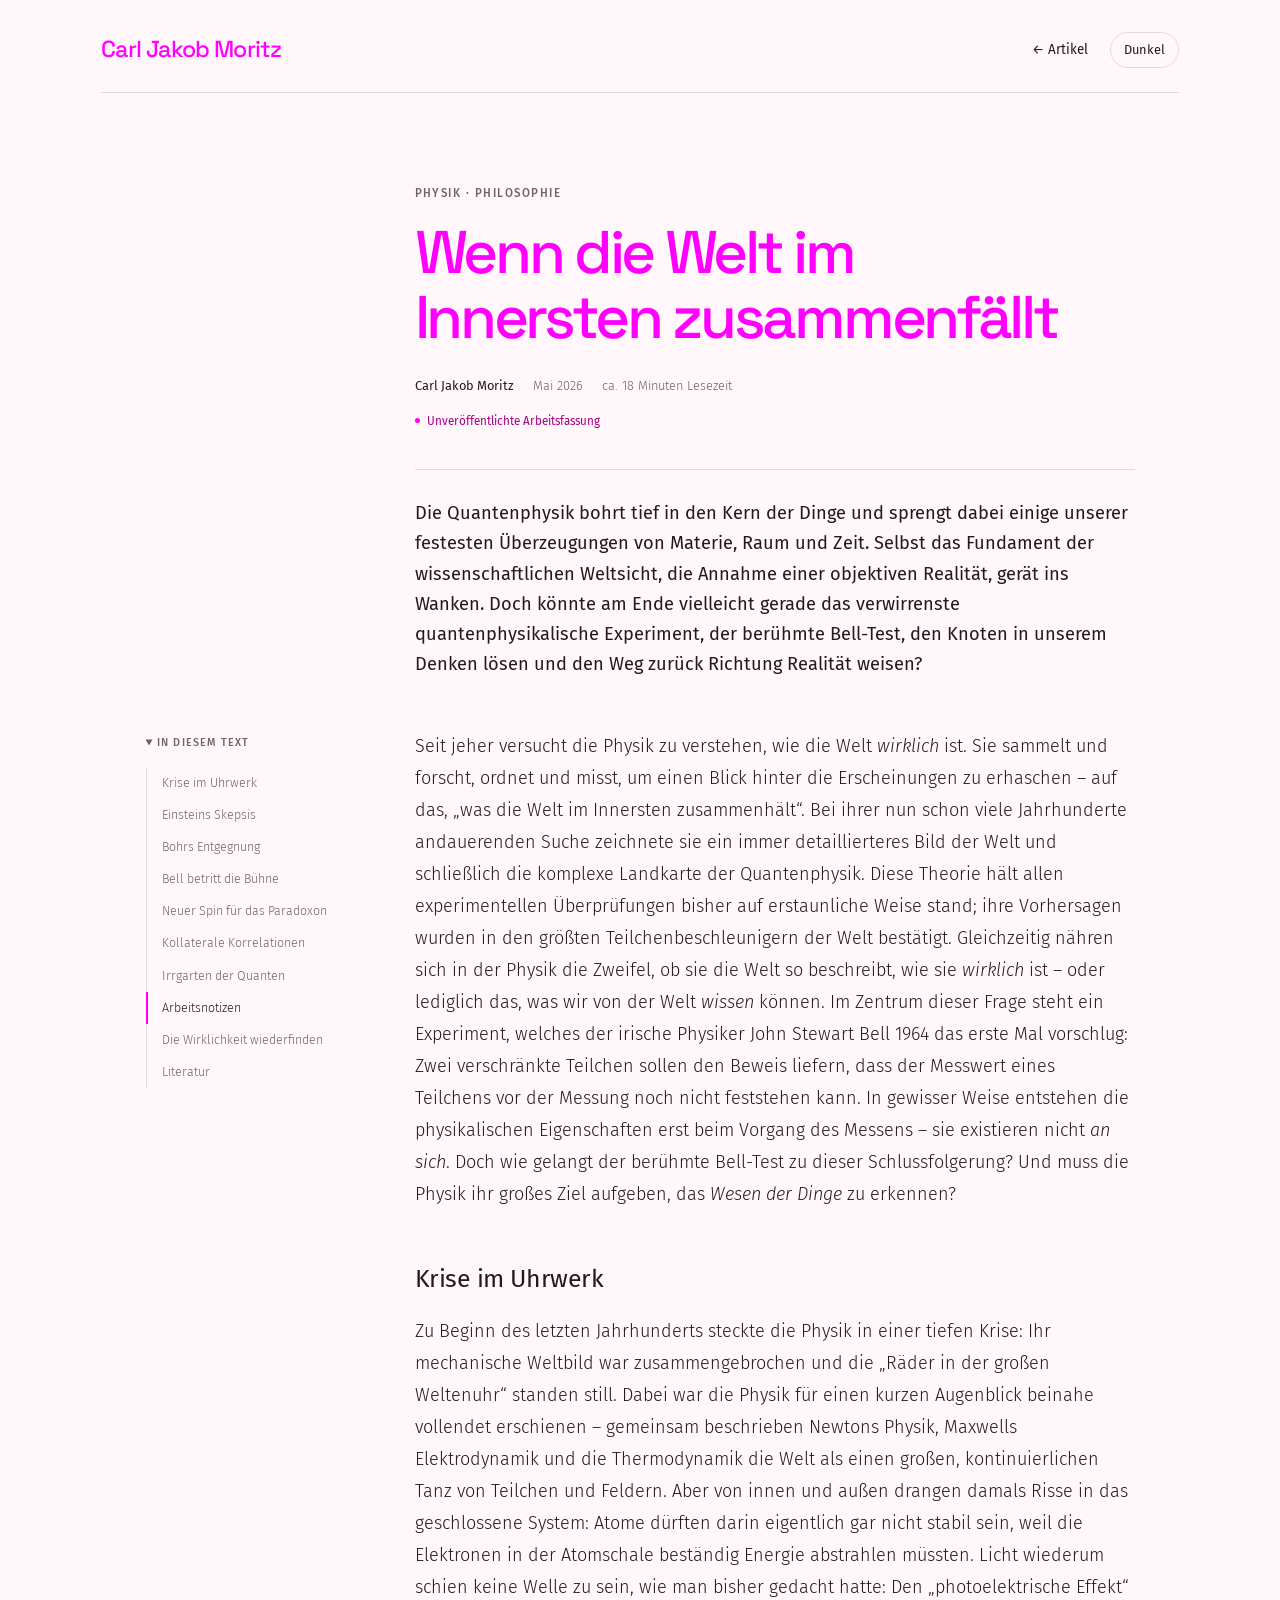
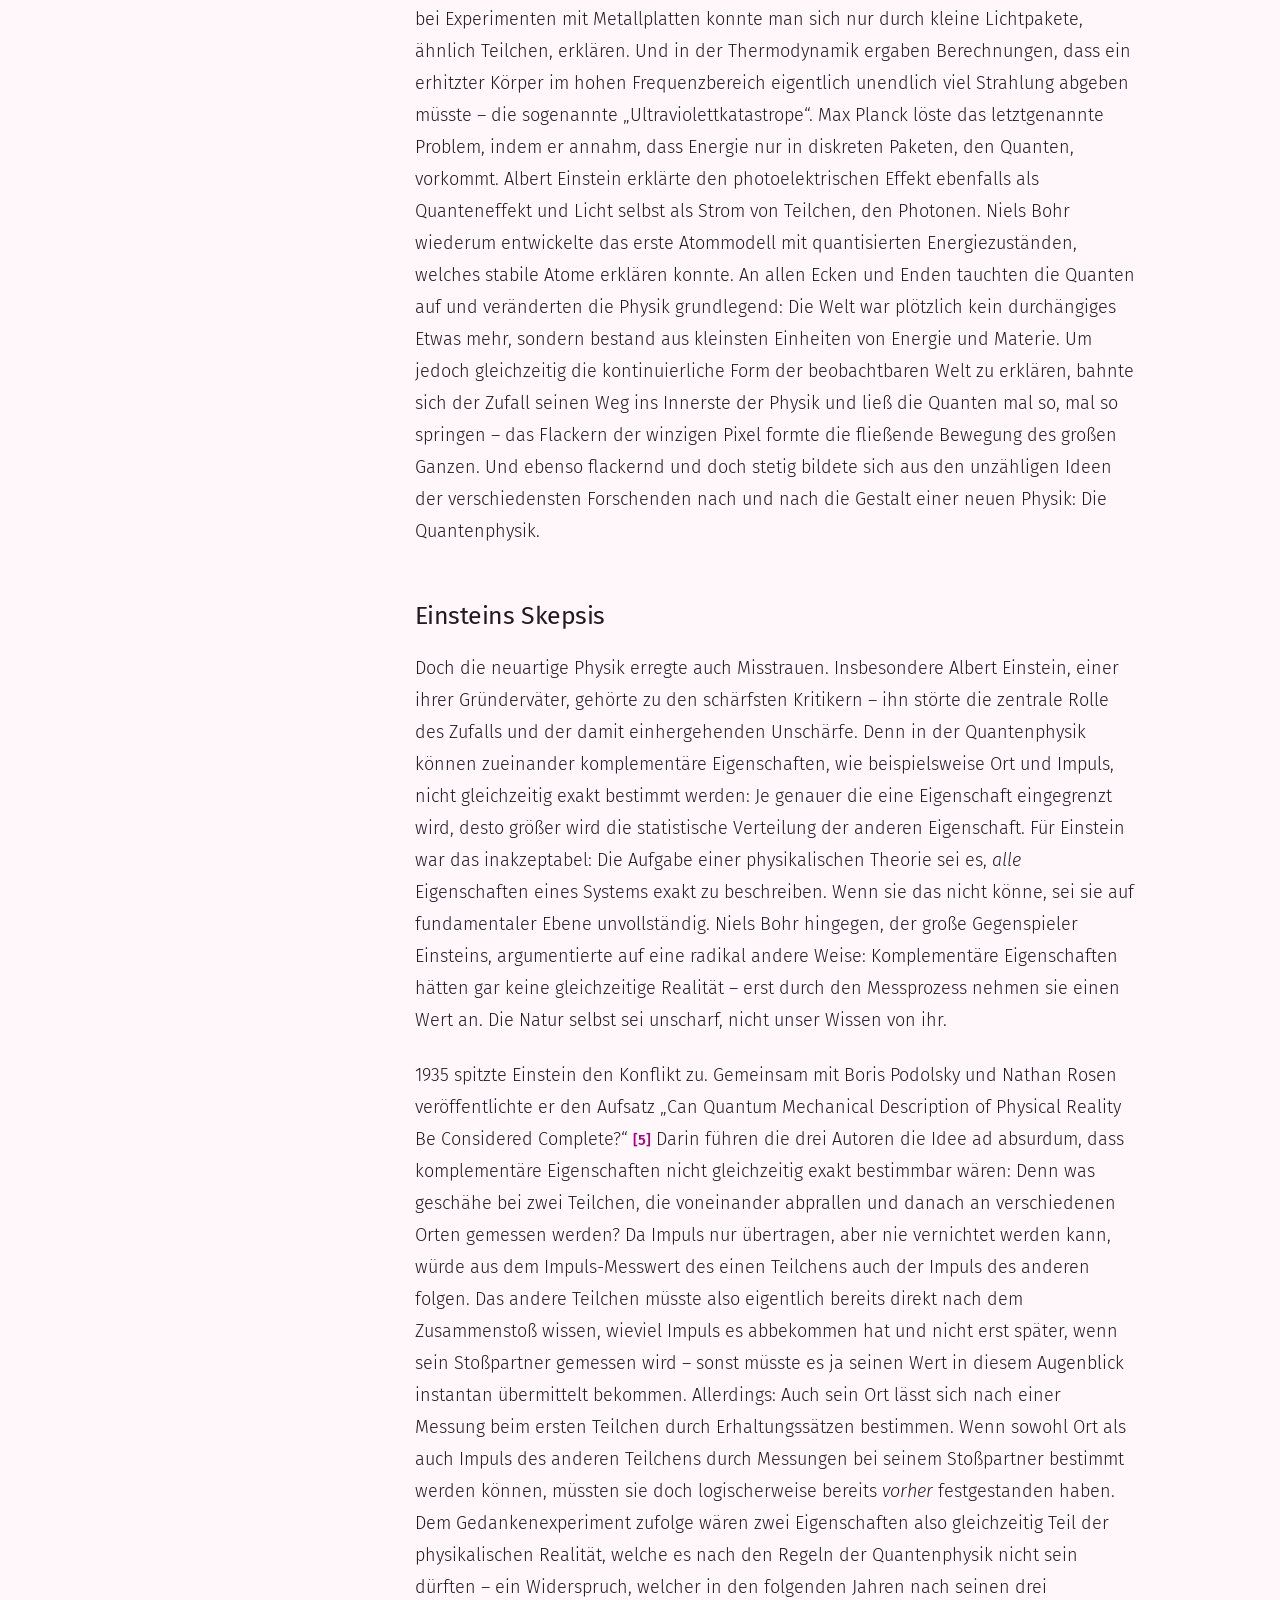
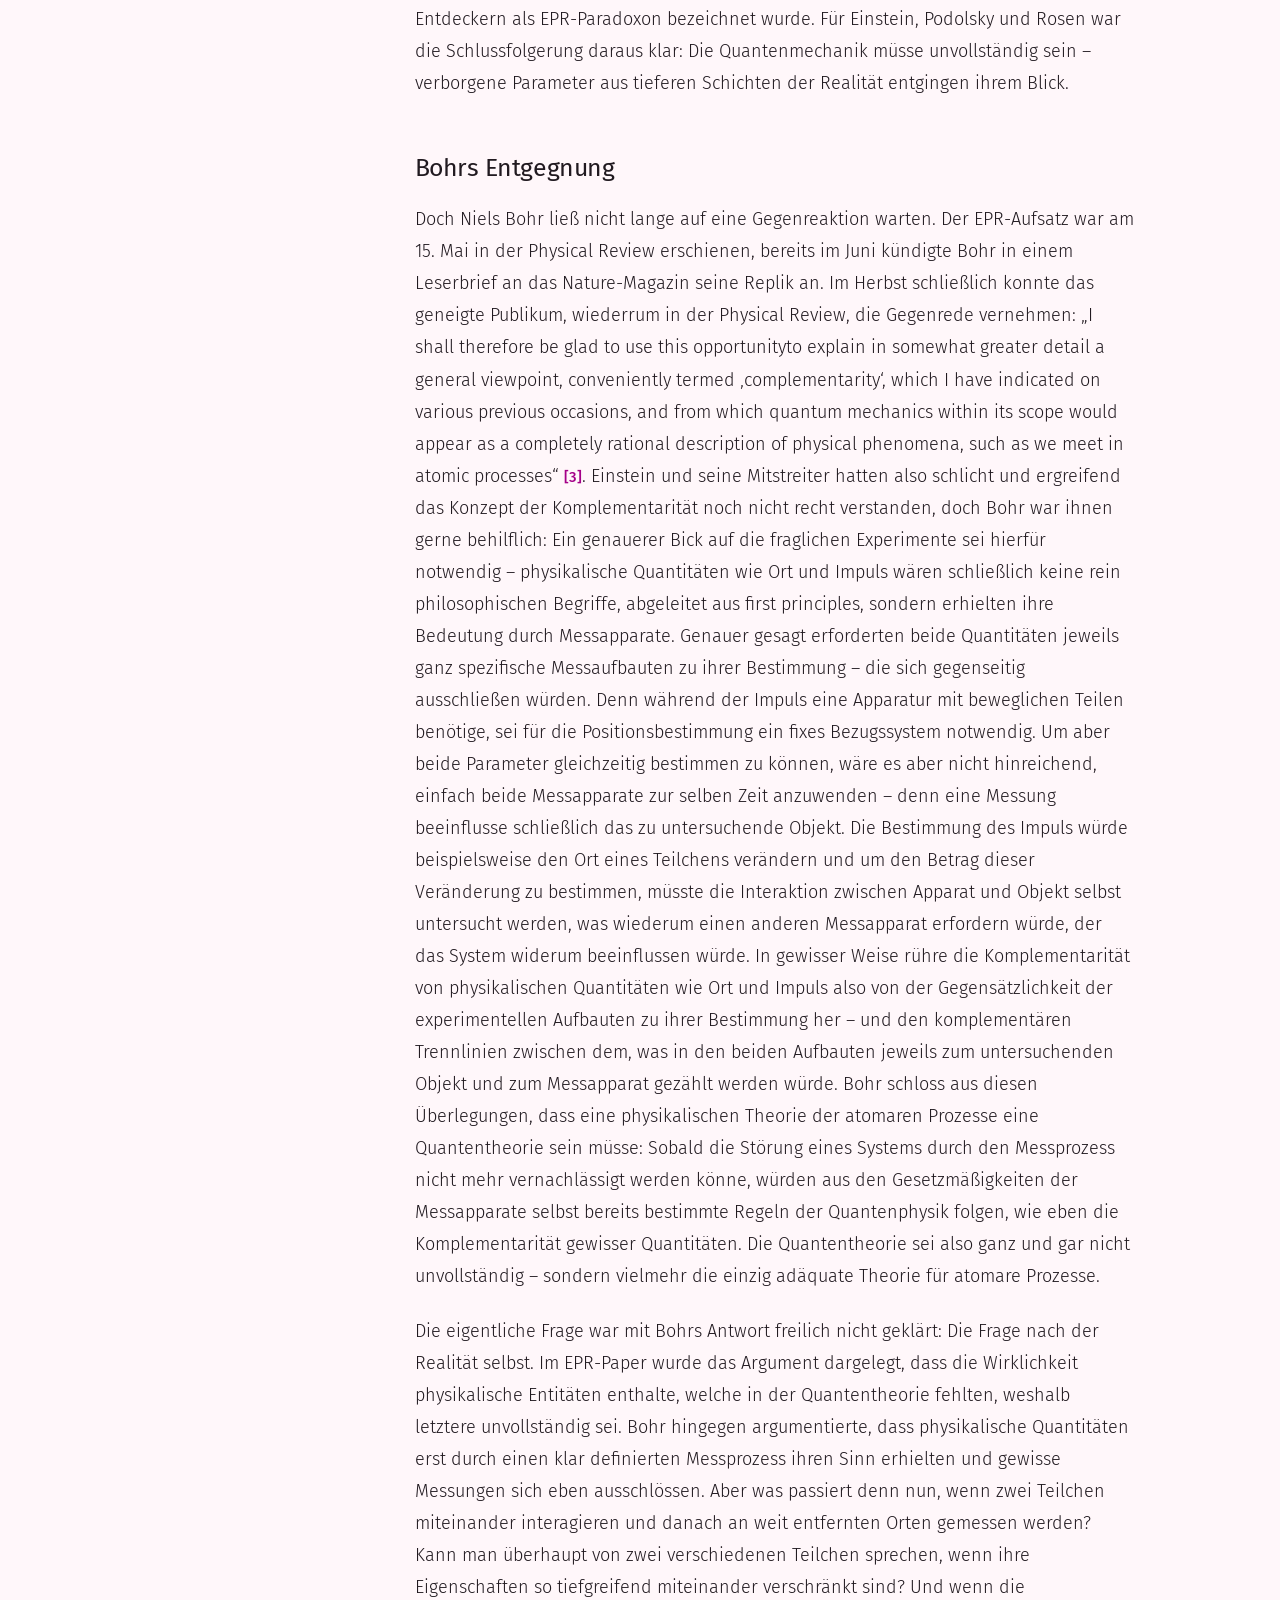
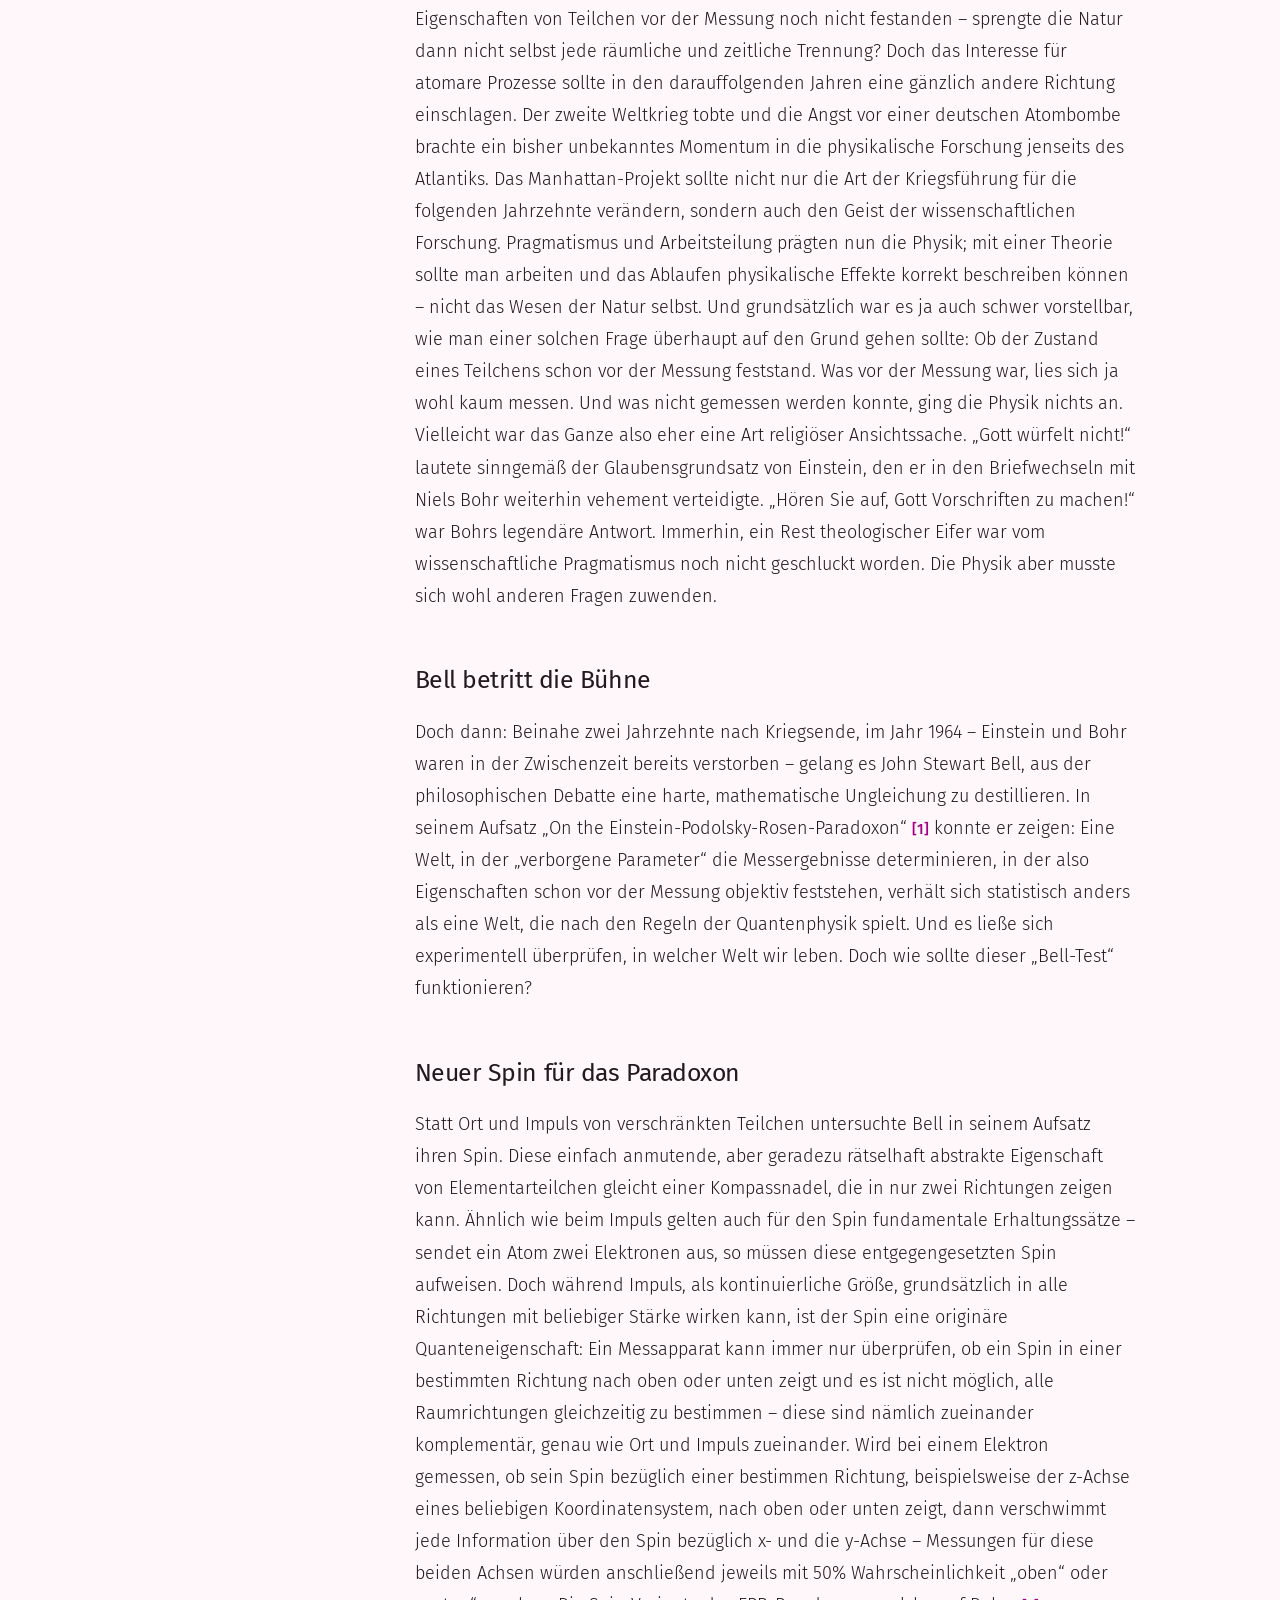
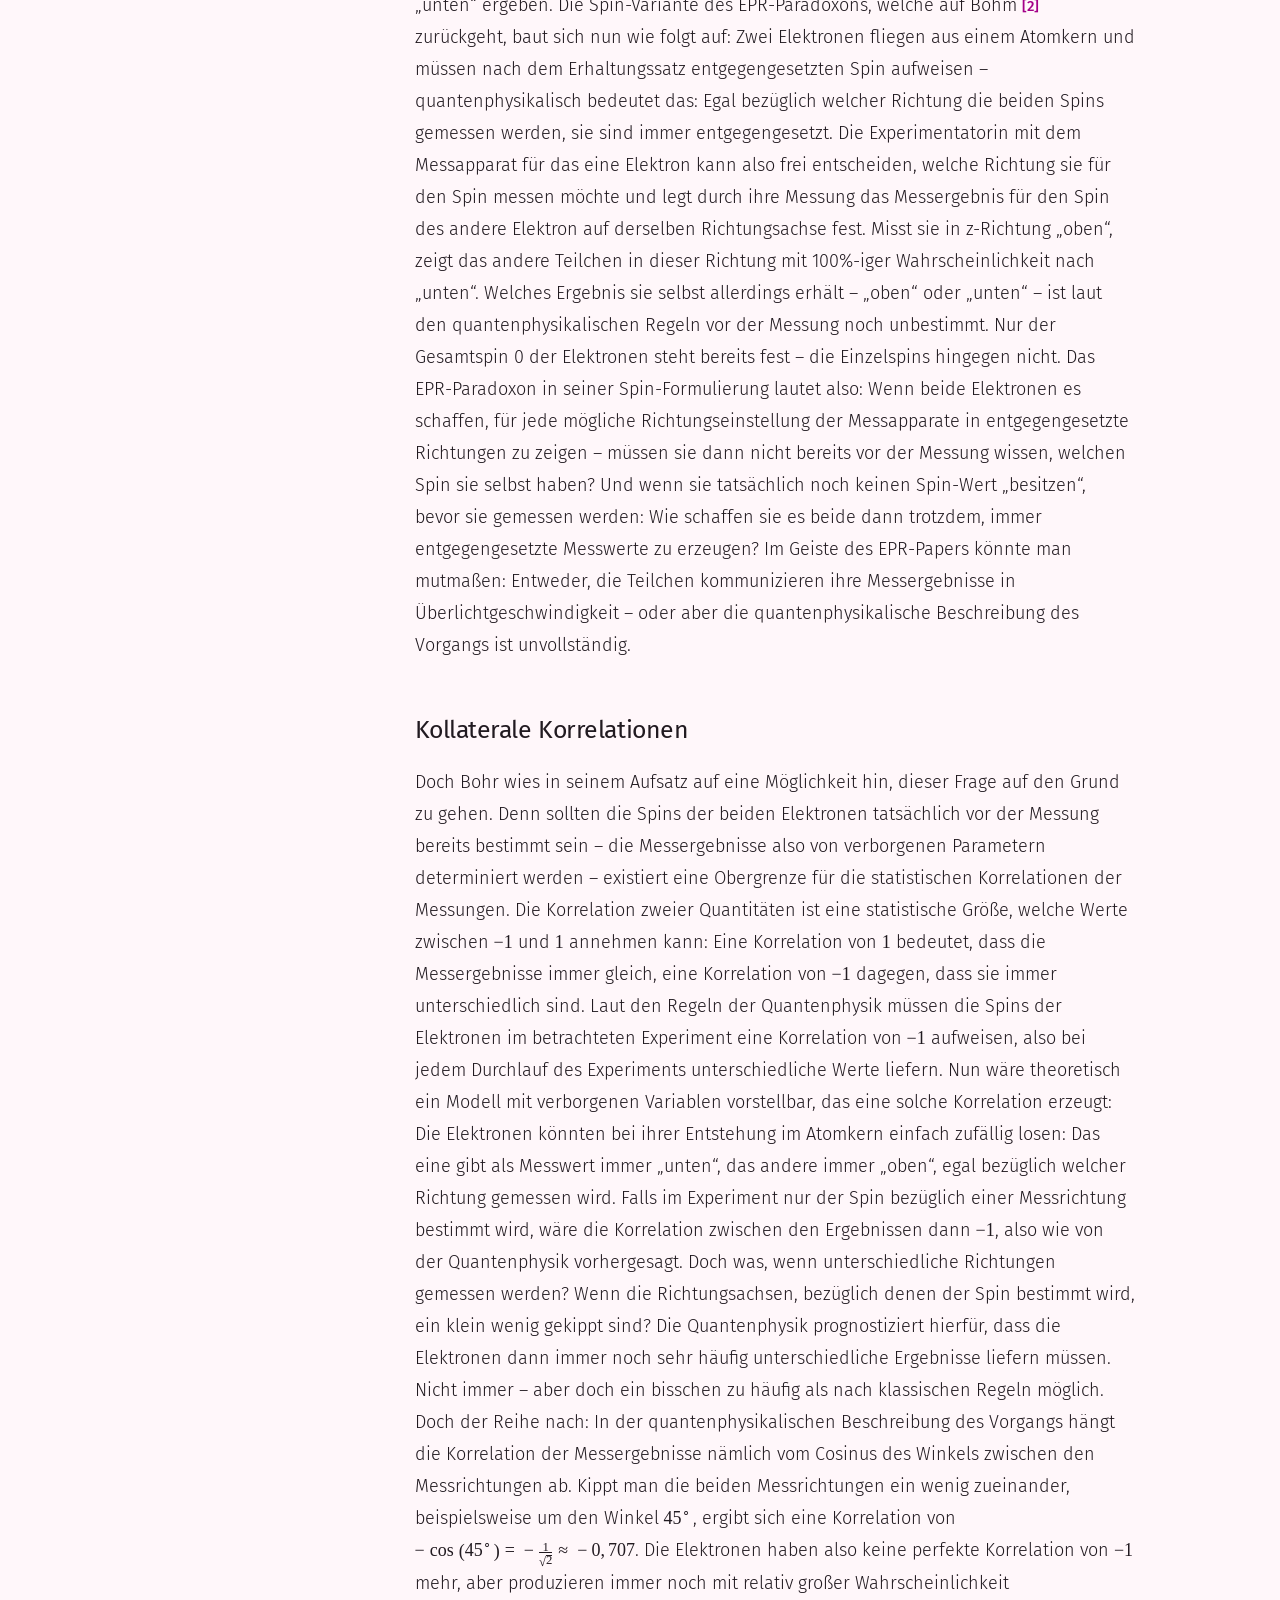
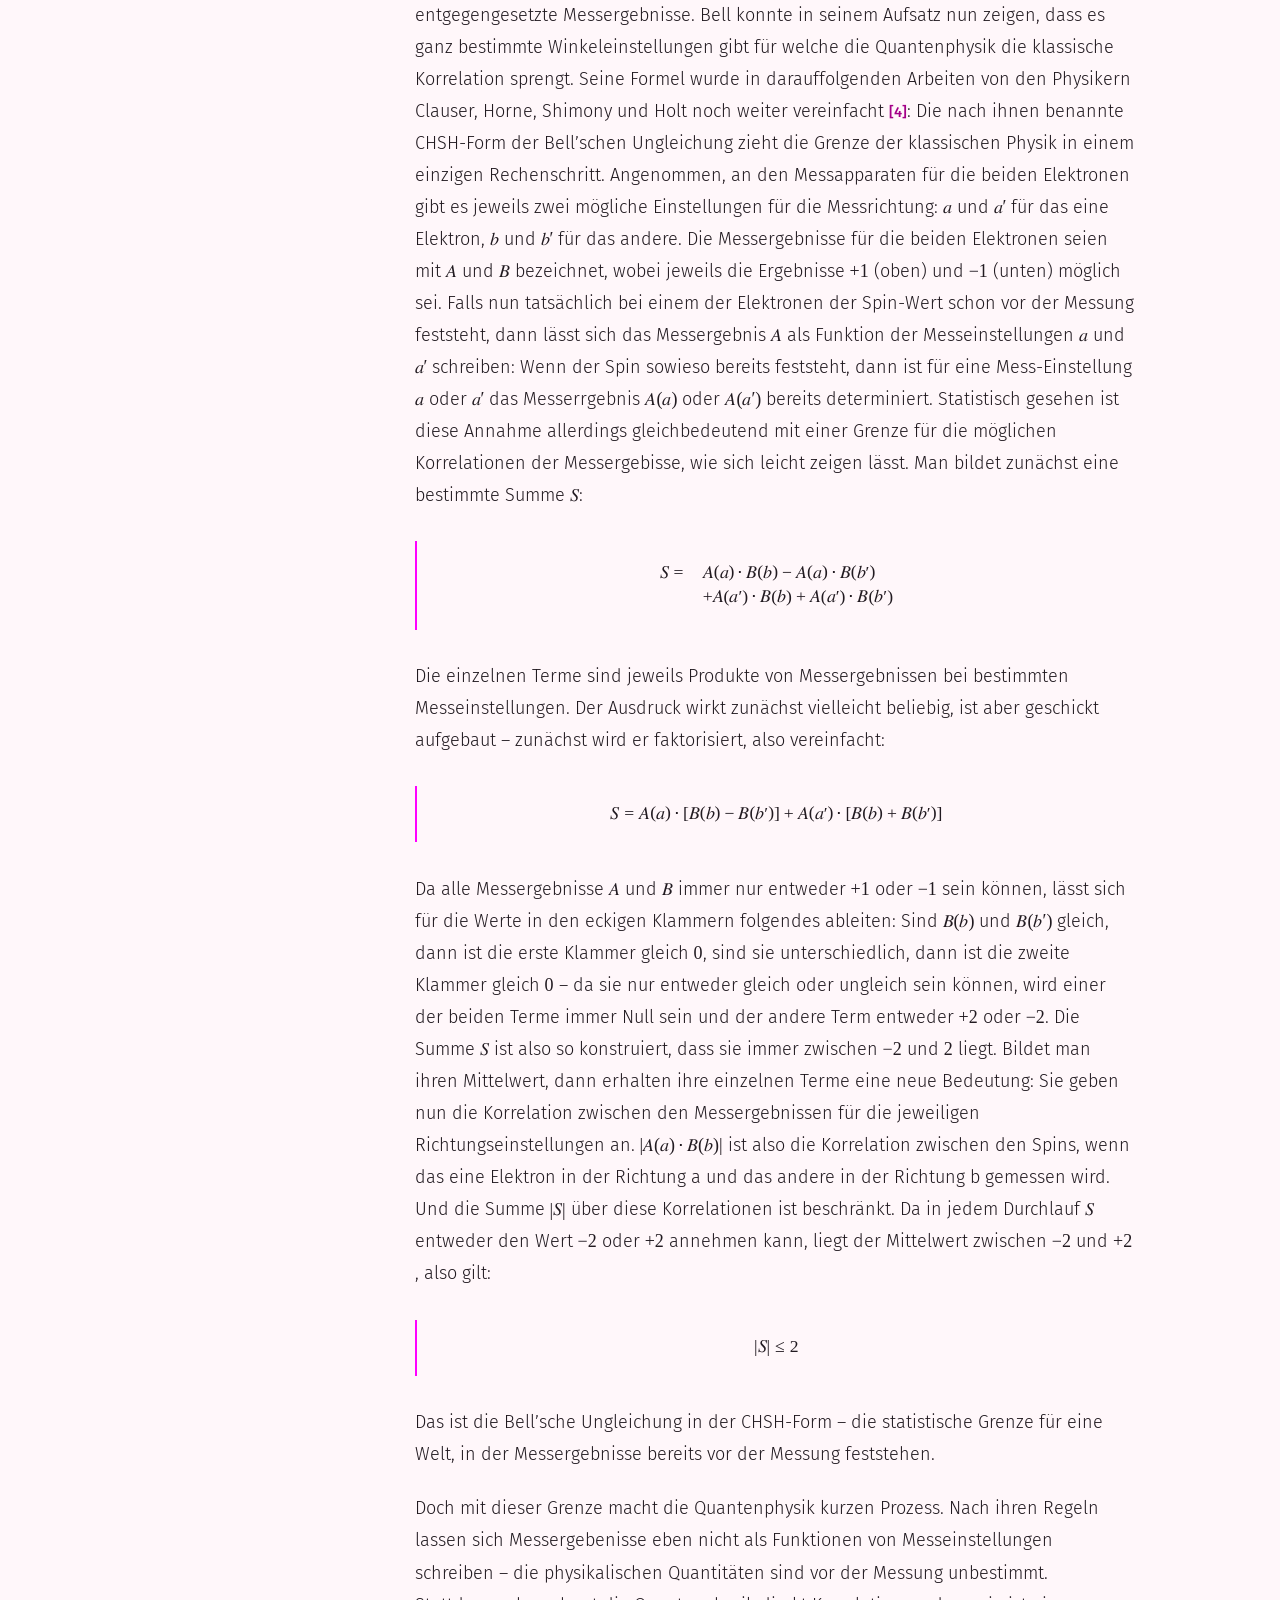
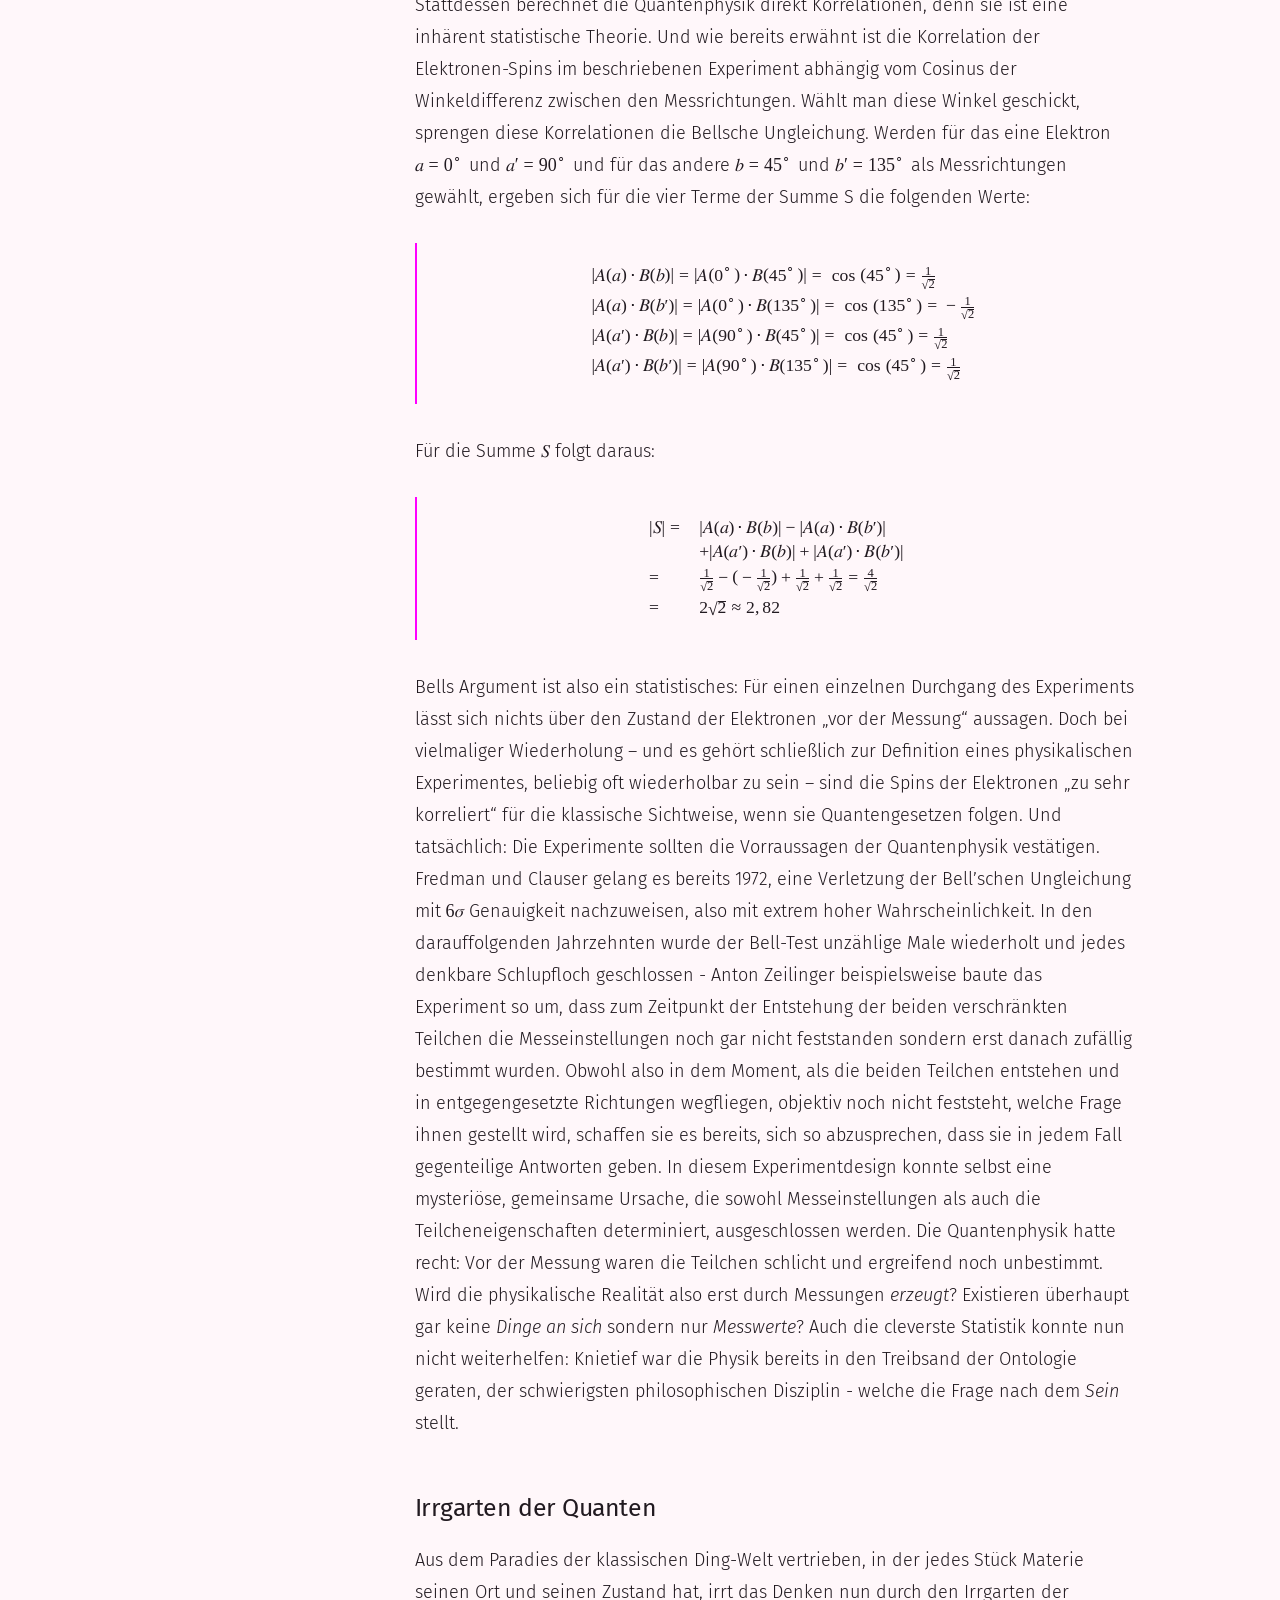
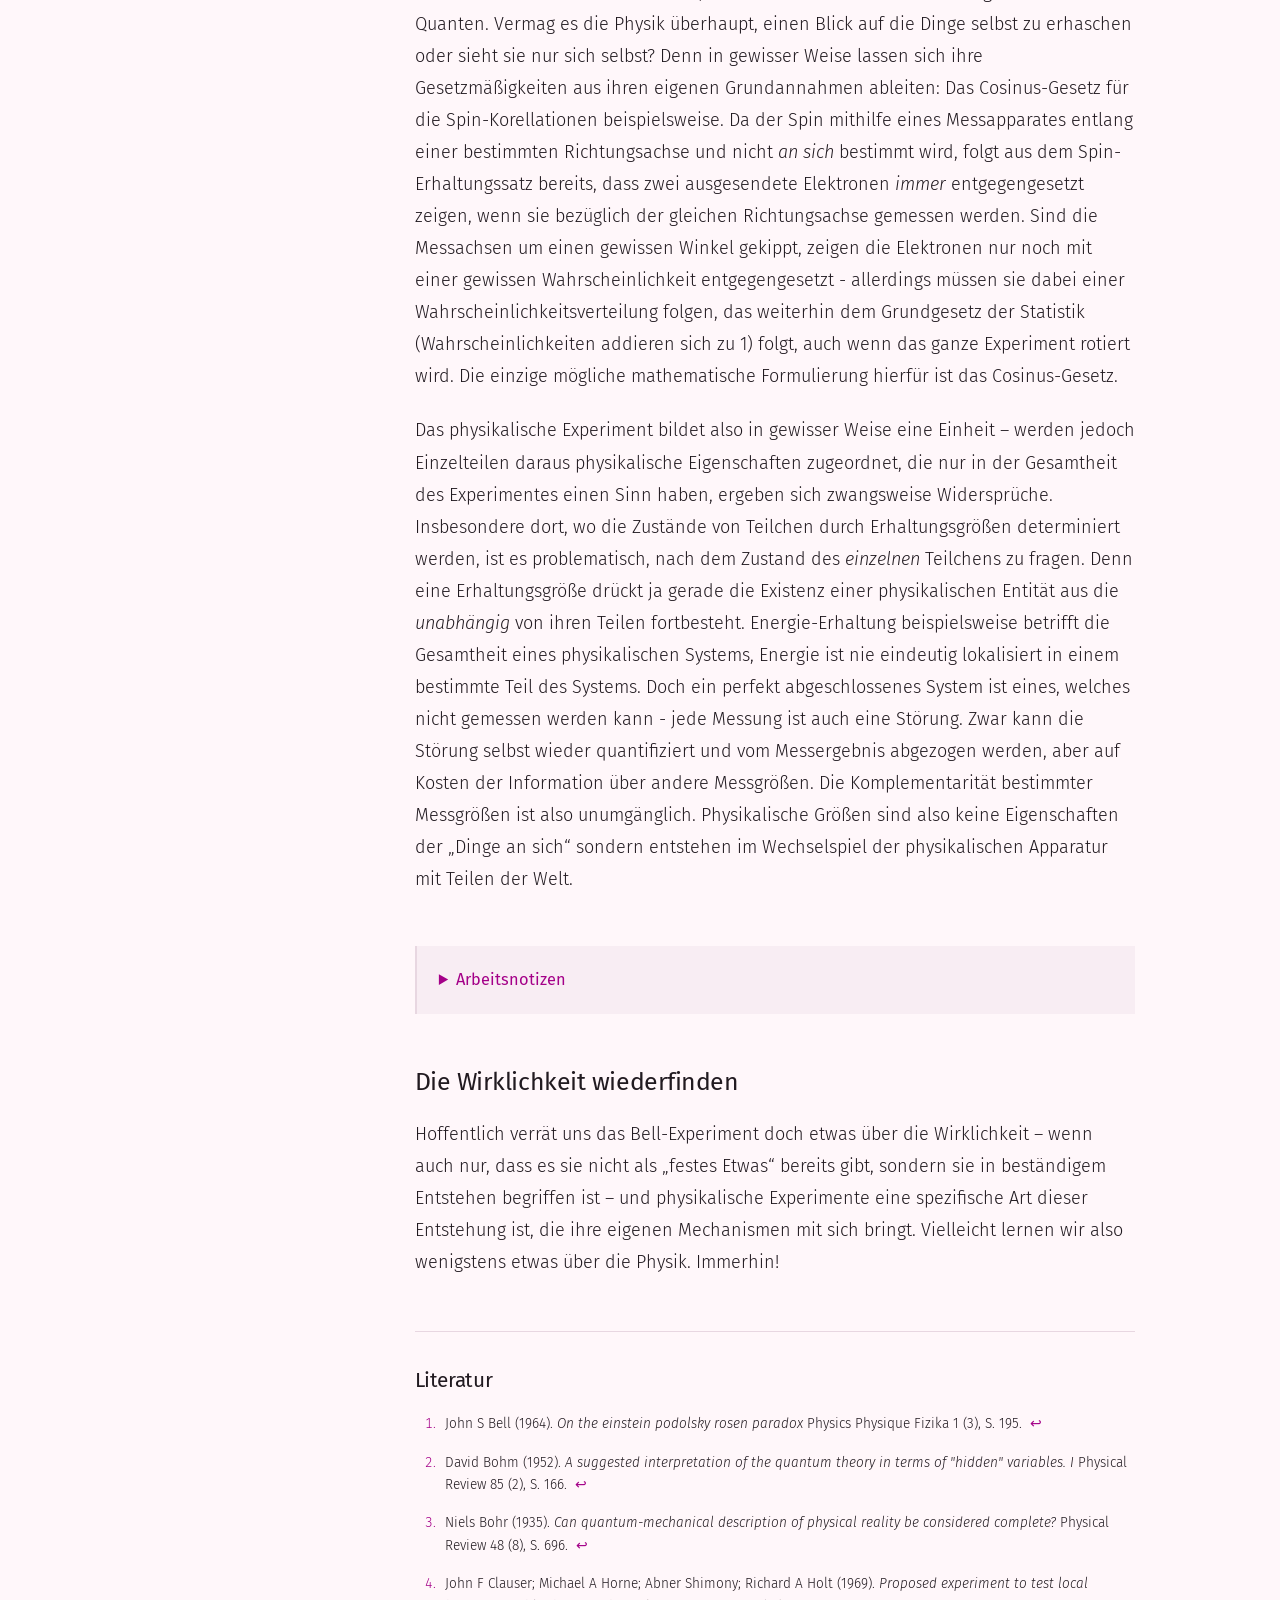
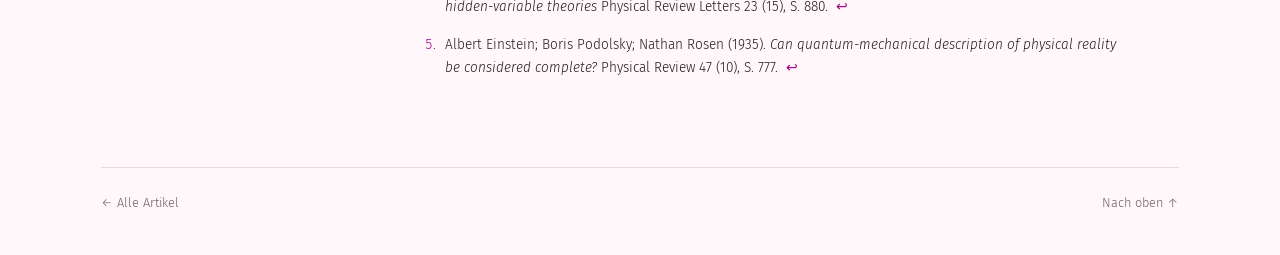
==== public/entanglement/index.html @ f8700afc "Entanglement article added" ====
<!doctype html>
<html lang="de" id="top">
<head>
  <meta charset="utf-8">
  <meta name="viewport" content="width=device-width, initial-scale=1">
  <meta name="author" content="Carl Jakob Moritz">
  <meta name="description" content="Ein Essay über Quantenverschränkung, das EPR-Paradoxon, Bells Ungleichung und die Frage nach der Wirklichkeit. Unveröffentlichte Arbeitsfassung von Carl Jakob Moritz.">
  <title>Wenn die Welt im Innersten zusammenfällt · Carl Jakob Moritz</title>
  <link rel="icon" type="image/svg+xml" href="/triangle.svg">
  <link rel="preconnect" href="https://fonts.googleapis.com">
  <link rel="preconnect" href="https://fonts.gstatic.com" crossorigin>
  <link href="https://fonts.googleapis.com/css2?family=Fira+Sans:ital,wght@0,300;0,400;0,500;1,300;1,400&amp;family=Space+Grotesk:wght@400;500&amp;display=swap" rel="stylesheet">
  <script>
(() => {
  const preferred = window.matchMedia('(prefers-color-scheme: dark)');
  let saved;
  try { saved = localStorage.getItem('theme'); } catch (_) {}
  document.documentElement.dataset.theme = saved === 'dark' || saved === 'light' ? saved : preferred.matches ? 'dark' : 'light';
})();
</script>
  <style>
:root {
  color-scheme: light;
  --bg-color: #fff7fa;
  --text-color: #211a20;
  --link-color: #ff00ff;
  --muted: #71636d;
  --rule: #e8d7e1;
  --reading-accent: #a40088;
  --note-bg: #f8edf3;
  --highlight: #f8c7ef;
}
[data-theme="dark"] {
  color-scheme: dark;
  --bg-color: #181216;
  --text-color: #f5edf2;
  --muted: #baabb5;
  --rule: #42313c;
  --reading-accent: #ff8feb;
  --note-bg: #21191f;
  --highlight: #642651;
}
* { box-sizing: border-box; }
html { scroll-behavior: smooth; scroll-padding-top: 2rem; }
body { margin: 0; background: var(--bg-color); color: var(--text-color); font-family: "Fira Sans", sans-serif; font-size: 18px; font-weight: 300; line-height: 1.78; }
::selection { background: var(--highlight); color: var(--text-color); }
a { color: inherit; text-decoration-color: var(--link-color); text-underline-offset: .24em; text-decoration-thickness: 1px; }
a:hover { color: var(--reading-accent); }
:focus-visible { outline: 2px solid var(--reading-accent); outline-offset: 5px; }
button { font: inherit; cursor: pointer; }
.skip-link { position: fixed; left: 1rem; top: -6rem; z-index: 5; background: var(--bg-color); padding: .6rem 1rem; }
.skip-link:focus { top: 1rem; }
.page-shell { width: min(100%, 1180px); margin-inline: auto; padding-inline: clamp(20px, 4vw, 52px); }
.masthead { display: flex; justify-content: space-between; align-items: center; gap: 1.5rem; padding-top: 2rem; padding-bottom: 1.5rem; border-bottom: 1px solid var(--rule); }
.site-name { color: var(--link-color); font-family: "Space Grotesk", sans-serif; font-weight: 500; font-size: 1.45rem; letter-spacing: -.035em; text-decoration: none; line-height: 1.2; }
.site-nav { display: flex; align-items: center; gap: 1.4rem; font-size: .84rem; font-weight: 400; }
.site-nav a { text-decoration: none; }
.theme-toggle { border: 1px solid var(--rule); color: var(--text-color); background: transparent; border-radius: 999px; padding: .28rem .8rem; min-height: 36px; font-size: .8rem; line-height: 1.4; }
.theme-toggle:hover { border-color: var(--reading-accent); }
.reading-layout { display: grid; grid-template-columns: 205px minmax(0, 720px); column-gap: clamp(32px, 5vw, 66px); justify-content: center; }
.article-header { grid-column: 2; margin-top: clamp(3rem, 7vw, 5.75rem); margin-bottom: 3.2rem; min-width: 0; }
.eyebrow { font-size: .72rem; text-transform: uppercase; letter-spacing: .13em; font-weight: 500; color: var(--muted); margin: 0 0 1.1rem; }
h1 { color: var(--link-color); font-family: "Space Grotesk", sans-serif; font-weight: 500; font-size: clamp(2.65rem, 4.7vw, 3.8rem); line-height: 1.08; letter-spacing: -.055em; text-wrap: balance; margin: 0 0 1.6rem; overflow-wrap: break-word; }
.byline { display: flex; flex-wrap: wrap; gap: .35rem 1.2rem; color: var(--muted); font-size: .8rem; line-height: 1.6; margin: 0; }
.byline .author { color: var(--text-color); font-weight: 400; }
.draft-status { display: inline-flex; align-items: center; gap: .45rem; font-size: .73rem; line-height: 1.4; font-weight: 400; color: var(--reading-accent); margin: 1rem 0 0; }
.draft-status::before { content: ""; width: 5px; height: 5px; border-radius: 50%; background: var(--link-color); }
.abstract { margin-top: 2.2rem; padding-top: 1.8rem; border-top: 1px solid var(--rule); font-size: 1.14rem; font-weight: 400; line-height: 1.65; }
.abstract p { margin: 0; }
.toc { grid-column: 1; grid-row: 2; font-size: .78rem; line-height: 1.5; }
.toc-panel { position: sticky; top: 2rem; max-height: calc(100svh - 4rem); overflow-y: auto; padding: .3rem .5rem 1rem 0; }
.toc summary { font-size: .67rem; text-transform: uppercase; letter-spacing: .11em; color: var(--muted); cursor: pointer; font-weight: 500; }
.toc ol { list-style: none; margin: 1rem 0 0; padding: 0; border-left: 1px solid var(--rule); }
.toc li { margin: 0; }
.toc a { display: block; text-decoration: none; padding: .42rem .3rem .42rem .9rem; border-left: 2px solid transparent; margin-left: -1px; color: var(--muted); }
.toc a:hover, .toc a[aria-current="location"] { border-color: var(--link-color); color: var(--text-color); }
.article-body { grid-column: 2; grid-row: 2; min-width: 0; padding-bottom: 4.5rem; hyphens: auto; overflow-wrap: break-word; }
.article-body p { margin: 0 0 1.4rem; }
.article-body section { margin-top: 3.3rem; scroll-margin-top: 2rem; }
h2, h3 { font-family: "Fira Sans", sans-serif; font-weight: 400; line-height: 1.3; letter-spacing: -.018em; hyphens: none; }
h2 { font-size: 1.55rem; margin: 0 0 1.2rem; }
h3 { font-size: 1.1rem; margin: 1.4rem 0 .8rem; }
.article-body em { font-style: italic; }
.citation { color: var(--reading-accent); font-size: .82em; font-weight: 500; text-decoration: none; white-space: nowrap; }
.citation:hover { text-decoration: underline; }
.equation { overflow-x: auto; max-width: 100%; margin: 1.9rem 0; padding: 1.1rem 1.1rem 1.1rem 1.2rem; border-left: 2px solid var(--link-color); font-size: .98em; scrollbar-width: thin; hyphens: none; }
.equation math { width: max-content; min-width: min-content; margin: .15rem auto; }
math { font-family: "STIX Two Math", "Cambria Math", "Noto Sans Math", math; }
math[display="inline"] { white-space: nowrap; font-size: 1em; }
.draft-notes { margin-top: 3.2rem; padding: 1.2rem 1.4rem; background: var(--note-bg); border-left: 2px solid var(--rule); font-size: .91em; }
.draft-notes summary { cursor: pointer; font-weight: 400; color: var(--reading-accent); }
.draft-notes[open] summary { margin-bottom: 1rem; }
.draft-notes .draft-caption { font-size: .86rem; color: var(--muted); margin-bottom: 1.4rem; }
.draft-notes section { margin-top: 2rem; }
.draft-notes p:last-child { margin-bottom: 0; }
.draft-notes ul { padding-left: 1.3rem; }
.draft-notes li p { margin-bottom: .4rem; }
.references { border-top: 1px solid var(--rule); padding-top: 2.2rem; font-size: .85rem; line-height: 1.65; }
.references h2 { font-size: 1.3rem; }
.references ol { padding-left: 1.6rem; }
.references li { margin: 0 0 1rem; padding-left: .3rem; }
.references li::marker { color: var(--reading-accent); }
.reference-back { color: var(--reading-accent); text-decoration: none; display: inline-block; padding: 0 .25rem; }
.references li:target, .citation:target { background: var(--highlight); border-radius: 2px; }
.page-footer { display: flex; flex-wrap: wrap; justify-content: space-between; gap: 1rem; border-top: 1px solid var(--rule); padding: 1.5rem 0 2.5rem; color: var(--muted); font-size: .8rem; }
.page-footer a { text-decoration: none; }
@media (max-width: 980px) {
  .page-shell { max-width: 800px; }
  .reading-layout { display: block; }
  .article-header { margin-top: 3.5rem; margin-bottom: 2rem; }
  .toc { margin-bottom: 2.4rem; border-top: 1px solid var(--rule); border-bottom: 1px solid var(--rule); padding: 1rem 0; }
  .toc-panel { position: static; max-height: none; padding: 0; }
  .toc ol { columns: 2; column-gap: 1.5rem; }
  .toc li { break-inside: avoid; }
}
@media (max-width: 540px) {
  body { font-size: 17px; line-height: 1.75; }
  .masthead { padding-top: 1.35rem; padding-bottom: 1.1rem; gap: 1rem; }
  .site-name { max-width: 150px; font-size: 1.2rem; }
  .site-nav { gap: .8rem; font-size: .75rem; }
  .theme-toggle { font-size: .7rem; padding: .25rem .55rem; }
  .article-header { margin-top: 2.6rem; }
  h1 { font-size: clamp(2.2rem, 9vw, 2.95rem); line-height: 1.1; letter-spacing: -.045em; }
  .abstract { font-size: 1.07rem; padding-top: 1.5rem; }
  .byline { gap: .25rem .9rem; font-size: .75rem; }
  .toc ol { columns: 1; }
  h2 { font-size: 1.35rem; }
  .article-body section { margin-top: 2.6rem; }
  .equation { padding: .8rem .7rem; font-size: .92em; }
  .draft-notes { padding: 1rem; }
}
@media (prefers-reduced-motion: reduce) { html { scroll-behavior: auto; } }
@media print {
  :root, [data-theme="dark"] { --bg-color: white; --text-color: black; --muted: #444; --rule: #bbb; --reading-accent: #722060; --note-bg: #f5f5f5; }
  body { font-size: 10.5pt; line-height: 1.5; }
  .page-shell { max-width: none; padding: 0; }
  .reading-layout { display: block; }
  .site-nav, .toc, .page-footer, .skip-link { display: none; }
  .masthead { padding: 0 0 1rem; }
  .article-header { margin: 1.8rem 0; }
  h1 { font-size: 30pt; color: black; }
  h2, h3 { break-after: avoid; }
  .equation { break-inside: avoid; overflow: visible; font-size: 9pt; }
  .article-body { padding: 0; }
  a { text-decoration: none; }
}
</style>
</head>
<body>
  <a class="skip-link" href="#artikel">Zum Artikel</a>
  <div class="page-shell">
    <header class="masthead">
      <a class="site-name" href="/index.html">Carl Jakob Moritz</a>
      <nav class="site-nav" aria-label="Hauptnavigation">
        <a href="/articles.html">← Artikel</a>
        <button class="theme-toggle" type="button" data-theme-toggle hidden>Dunkel</button>
      </nav>
    </header>
    <main class="reading-layout" aria-labelledby="article-title">
      <header class="article-header">
        <p class="eyebrow">Physik · Philosophie</p>
        <h1 id="article-title">Wenn die Welt im Innersten zusammenfällt</h1>
        <p class="byline"><span class="author">Carl Jakob Moritz</span><time datetime="2026-05">Mai 2026</time><span>ca. 18 Minuten Lesezeit</span></p>
        <p class="draft-status">Unveröffentlichte Arbeitsfassung</p>
        <div class="abstract" aria-label="Zusammenfassung"><p>Die Quantenphysik bohrt tief in den Kern der Dinge und sprengt dabei einige unserer festesten Überzeugungen von Materie, Raum und Zeit. Selbst das Fundament der wissenschaftlichen Weltsicht, die Annahme einer objektiven Realität, gerät ins Wanken. Doch könnte am Ende vielleicht gerade das verwirrenste quantenphysikalische Experiment, der berühmte Bell-Test, den Knoten in unserem Denken lösen und den Weg zurück Richtung Realität weisen?</p>
</div>
      </header>
      <aside class="toc" aria-label="Inhaltsverzeichnis">
        <div class="toc-panel">
          <details class="toc-details" open>
            <summary>In diesem Text</summary>
            <nav aria-label="Abschnitte"><ol><li><a href="#krise-im-uhrwerk">Krise im Uhrwerk</a></li><li><a href="#einsteins-skepsis">Einsteins Skepsis</a></li><li><a href="#bohrs-entgegnung">Bohrs Entgegnung</a></li><li><a href="#bell-betritt-die-buehne">Bell betritt die Bühne</a></li><li><a href="#neuer-spin-fuer-das-paradoxon">Neuer Spin für das Paradoxon</a></li><li><a href="#kollaterale-korrelationen">Kollaterale Korrelationen</a></li><li><a href="#irrgarten-der-quanten">Irrgarten der Quanten</a></li><li><a href="#arbeitsnotizen">Arbeitsnotizen</a></li><li><a href="#die-wirklichkeit-wiederfinden">Die Wirklichkeit wiederfinden</a></li><li><a href="#literatur">Literatur</a></li></ol></nav>
          </details>
        </div>
      </aside>
      <article class="article-body" id="artikel" tabindex="-1" aria-labelledby="article-title">
<p>Seit jeher versucht die Physik zu verstehen, wie die Welt <em>wirklich</em> ist. Sie sammelt und forscht, ordnet und misst, um einen Blick hinter die Erscheinungen zu erhaschen – auf das, „was die Welt im Innersten zusammenhält“. Bei ihrer nun schon viele Jahrhunderte andauerenden Suche zeichnete sie ein immer detaillierteres Bild der Welt und schließlich die komplexe Landkarte der Quantenphysik. Diese Theorie hält allen experimentellen Überprüfungen bisher auf erstaunliche Weise stand; ihre Vorhersagen wurden in den größten Teilchenbeschleunigern der Welt bestätigt. Gleichzeitig nähren sich in der Physik die Zweifel, ob sie die Welt so beschreibt, wie sie <em>wirklich</em> ist – oder lediglich das, was wir von der Welt <em>wissen</em> können. Im Zentrum dieser Frage steht ein Experiment, welches der irische Physiker John Stewart Bell 1964 das erste Mal vorschlug: Zwei verschränkte Teilchen sollen den Beweis liefern, dass der Messwert eines Teilchens vor der Messung noch nicht feststehen kann. In gewisser Weise entstehen die physikalischen Eigenschaften erst beim Vorgang des Messens – sie existieren nicht <em>an sich</em>. Doch wie gelangt der berühmte Bell-Test zu dieser Schlussfolgerung? Und muss die Physik ihr großes Ziel aufgeben, das <em>Wesen der Dinge</em> zu erkennen?</p>
<section id="krise-im-uhrwerk" class="level2 unnumbered">
<h2 class="unnumbered" tabindex="-1">Krise im Uhrwerk</h2>
<p>Zu Beginn des letzten Jahrhunderts steckte die Physik in einer tiefen Krise: Ihr mechanische Weltbild war zusammengebrochen und die „Räder in der großen Weltenuhr“ standen still. Dabei war die Physik für einen kurzen Augenblick beinahe vollendet erschienen – gemeinsam beschrieben Newtons Physik, Maxwells Elektrodynamik und die Thermodynamik die Welt als einen großen, kontinuierlichen Tanz von Teilchen und Feldern. Aber von innen und außen drangen damals Risse in das geschlossene System: Atome dürften darin eigentlich gar nicht stabil sein, weil die Elektronen in der Atomschale beständig Energie abstrahlen müssten. Licht wiederum schien keine Welle zu sein, wie man bisher gedacht hatte: Den „photoelektrische Effekt“ bei Experimenten mit Metallplatten konnte man sich nur durch kleine Lichtpakete, ähnlich Teilchen, erklären. Und in der Thermodynamik ergaben Berechnungen, dass ein erhitzter Körper im hohen Frequenzbereich eigentlich unendlich viel Strahlung abgeben müsste – die sogenannte „Ultraviolettkatastrope“. Max Planck löste das letztgenannte Problem, indem er annahm, dass Energie nur in diskreten Paketen, den Quanten, vorkommt. Albert Einstein erklärte den photoelektrischen Effekt ebenfalls als Quanteneffekt und Licht selbst als Strom von Teilchen, den Photonen. Niels Bohr wiederum entwickelte das erste Atommodell mit quantisierten Energiezuständen, welches stabile Atome erklären konnte. An allen Ecken und Enden tauchten die Quanten auf und veränderten die Physik grundlegend: Die Welt war plötzlich kein durchängiges Etwas mehr, sondern bestand aus kleinsten Einheiten von Energie und Materie. Um jedoch gleichzeitig die kontinuierliche Form der beobachtbaren Welt zu erklären, bahnte sich der Zufall seinen Weg ins Innerste der Physik und ließ die Quanten mal so, mal so springen – das Flackern der winzigen Pixel formte die fließende Bewegung des großen Ganzen. Und ebenso flackernd und doch stetig bildete sich aus den unzähligen Ideen der verschiedensten Forschenden nach und nach die Gestalt einer neuen Physik: Die Quantenphysik.</p>
</section>
<section id="einsteins-skepsis" class="level2 unnumbered">
<h2 class="unnumbered" tabindex="-1">Einsteins Skepsis</h2>
<p>Doch die neuartige Physik erregte auch Misstrauen. Insbesondere Albert Einstein, einer ihrer Gründerväter, gehörte zu den schärfsten Kritikern – ihn störte die zentrale Rolle des Zufalls und der damit einhergehenden Unschärfe. Denn in der Quantenphysik können zueinander komplementäre Eigenschaften, wie beispielsweise Ort und Impuls, nicht gleichzeitig exakt bestimmt werden: Je genauer die eine Eigenschaft eingegrenzt wird, desto größer wird die statistische Verteilung der anderen Eigenschaft. Für Einstein war das inakzeptabel: Die Aufgabe einer physikalischen Theorie sei es, <em>alle</em> Eigenschaften eines Systems exakt zu beschreiben. Wenn sie das nicht könne, sei sie auf fundamentaler Ebene unvollständig. Niels Bohr hingegen, der große Gegenspieler Einsteins, argumentierte auf eine radikal andere Weise: Komplementäre Eigenschaften hätten gar keine gleichzeitige Realität – erst durch den Messprozess nehmen sie einen Wert an. Die Natur selbst sei unscharf, nicht unser Wissen von ihr.</p>
<p>1935 spitzte Einstein den Konflikt zu. Gemeinsam mit Boris Podolsky und Nathan Rosen veröffentlichte er den Aufsatz „Can Quantum Mechanical Description of Physical Reality Be Considered Complete?“ <a class="citation" id="cite-einstein1935can" href="#ref-einstein1935can" role="doc-biblioref" aria-label="Literaturangabe 5">[5]</a> Darin führen die drei Autoren die Idee ad absurdum, dass komplementäre Eigenschaften nicht gleichzeitig exakt bestimmbar wären: Denn was geschähe bei zwei Teilchen, die voneinander abprallen und danach an verschiedenen Orten gemessen werden? Da Impuls nur übertragen, aber nie vernichtet werden kann, würde aus dem Impuls-Messwert des einen Teilchens auch der Impuls des anderen folgen. Das andere Teilchen müsste also eigentlich bereits direkt nach dem Zusammenstoß wissen, wieviel Impuls es abbekommen hat und nicht erst später, wenn sein Stoßpartner gemessen wird – sonst müsste es ja seinen Wert in diesem Augenblick instantan übermittelt bekommen. Allerdings: Auch sein Ort lässt sich nach einer Messung beim ersten Teilchen durch Erhaltungssätzen bestimmen. Wenn sowohl Ort als auch Impuls des anderen Teilchens durch Messungen bei seinem Stoßpartner bestimmt werden können, müssten sie doch logischerweise bereits <em>vorher</em> festgestanden haben. Dem Gedankenexperiment zufolge wären zwei Eigenschaften also gleichzeitig Teil der physikalischen Realität, welche es nach den Regeln der Quantenphysik nicht sein dürften – ein Widerspruch, welcher in den folgenden Jahren nach seinen drei Entdeckern als EPR-Paradoxon bezeichnet wurde. Für Einstein, Podolsky und Rosen war die Schlussfolgerung daraus klar: Die Quantenmechanik müsse unvollständig sein – verborgene Parameter aus tieferen Schichten der Realität entgingen ihrem Blick.</p>
</section>
<section id="bohrs-entgegnung" class="level2 unnumbered">
<h2 class="unnumbered" tabindex="-1">Bohrs Entgegnung</h2>
<p>Doch Niels Bohr ließ nicht lange auf eine Gegenreaktion warten. Der EPR-Aufsatz war am 15. Mai in der Physical Review erschienen, bereits im Juni kündigte Bohr in einem Leserbrief an das Nature-Magazin seine Replik an. Im Herbst schließlich konnte das geneigte Publikum, wiederrum in der Physical Review, die Gegenrede vernehmen: „I shall therefore be glad to use this opportunityto explain in somewhat greater detail a general viewpoint, conveniently termed ‚complementarity‘, which I have indicated on various previous occasions, and from which quantum mechanics within its scope would appear as a completely rational description of physical phenomena, such as we meet in atomic processes“ <a class="citation" id="cite-bohr1935can" href="#ref-bohr1935can" role="doc-biblioref" aria-label="Literaturangabe 3">[3]</a>. Einstein und seine Mitstreiter hatten also schlicht und ergreifend das Konzept der Komplementarität noch nicht recht verstanden, doch Bohr war ihnen gerne behilflich: Ein genauerer Bick auf die fraglichen Experimente sei hierfür notwendig – physikalische Quantitäten wie Ort und Impuls wären schließlich keine rein philosophischen Begriffe, abgeleitet aus first principles, sondern erhielten ihre Bedeutung durch Messapparate. Genauer gesagt erforderten beide Quantitäten jeweils ganz spezifische Messaufbauten zu ihrer Bestimmung – die sich gegenseitig ausschließen würden. Denn während der Impuls eine Apparatur mit beweglichen Teilen benötige, sei für die Positionsbestimmung ein fixes Bezugssystem notwendig. Um aber beide Parameter gleichzeitig bestimmen zu können, wäre es aber nicht hinreichend, einfach beide Messapparate zur selben Zeit anzuwenden – denn eine Messung beeinflusse schließlich das zu untersuchende Objekt. Die Bestimmung des Impuls würde beispielsweise den Ort eines Teilchens verändern und um den Betrag dieser Veränderung zu bestimmen, müsste die Interaktion zwischen Apparat und Objekt selbst untersucht werden, was wiederum einen anderen Messapparat erfordern würde, der das System widerum beeinflussen würde. In gewisser Weise rühre die Komplementarität von physikalischen Quantitäten wie Ort und Impuls also von der Gegensätzlichkeit der experimentellen Aufbauten zu ihrer Bestimmung her – und den komplementären Trennlinien zwischen dem, was in den beiden Aufbauten jeweils zum untersuchenden Objekt und zum Messapparat gezählt werden würde. Bohr schloss aus diesen Überlegungen, dass eine physikalischen Theorie der atomaren Prozesse eine Quantentheorie sein müsse: Sobald die Störung eines Systems durch den Messprozess nicht mehr vernachlässigt werden könne, würden aus den Gesetzmäßigkeiten der Messapparate selbst bereits bestimmte Regeln der Quantenphysik folgen, wie eben die Komplementarität gewisser Quantitäten. Die Quantentheorie sei also ganz und gar nicht unvollständig – sondern vielmehr die einzig adäquate Theorie für atomare Prozesse.</p>
<p>Die eigentliche Frage war mit Bohrs Antwort freilich nicht geklärt: Die Frage nach der Realität selbst. Im EPR-Paper wurde das Argument dargelegt, dass die Wirklichkeit physikalische Entitäten enthalte, welche in der Quantentheorie fehlten, weshalb letztere unvollständig sei. Bohr hingegen argumentierte, dass physikalische Quantitäten erst durch einen klar definierten Messprozess ihren Sinn erhielten und gewisse Messungen sich eben ausschlössen. Aber was passiert denn nun, wenn zwei Teilchen miteinander interagieren und danach an weit entfernten Orten gemessen werden? Kann man überhaupt von zwei verschiedenen Teilchen sprechen, wenn ihre Eigenschaften so tiefgreifend miteinander verschränkt sind? Und wenn die Eigenschaften von Teilchen vor der Messung noch nicht festanden – sprengte die Natur dann nicht selbst jede räumliche und zeitliche Trennung? Doch das Interesse für atomare Prozesse sollte in den darauffolgenden Jahren eine gänzlich andere Richtung einschlagen. Der zweite Weltkrieg tobte und die Angst vor einer deutschen Atombombe brachte ein bisher unbekanntes Momentum in die physikalische Forschung jenseits des Atlantiks. Das Manhattan-Projekt sollte nicht nur die Art der Kriegsführung für die folgenden Jahrzehnte verändern, sondern auch den Geist der wissenschaftlichen Forschung. Pragmatismus und Arbeitsteilung prägten nun die Physik; mit einer Theorie sollte man arbeiten und das Ablaufen physikalische Effekte korrekt beschreiben können – nicht das Wesen der Natur selbst. Und grundsätzlich war es ja auch schwer vorstellbar, wie man einer solchen Frage überhaupt auf den Grund gehen sollte: Ob der Zustand eines Teilchens schon vor der Messung feststand. Was vor der Messung war, lies sich ja wohl kaum messen. Und was nicht gemessen werden konnte, ging die Physik nichts an. Vielleicht war das Ganze also eher eine Art religiöser Ansichtssache. „Gott würfelt nicht!“ lautete sinngemäß der Glaubensgrundsatz von Einstein, den er in den Briefwechseln mit Niels Bohr weiterhin vehement verteidigte. „Hören Sie auf, Gott Vorschriften zu machen!“ war Bohrs legendäre Antwort. Immerhin, ein Rest theologischer Eifer war vom wissenschaftliche Pragmatismus noch nicht geschluckt worden. Die Physik aber musste sich wohl anderen Fragen zuwenden.</p>
</section>
<section id="bell-betritt-die-buehne" class="level2 unnumbered">
<h2 class="unnumbered" tabindex="-1">Bell betritt die Bühne</h2>
<p>Doch dann: Beinahe zwei Jahrzehnte nach Kriegsende, im Jahr 1964 – Einstein und Bohr waren in der Zwischenzeit bereits verstorben – gelang es John Stewart Bell, aus der philosophischen Debatte eine harte, mathematische Ungleichung zu destillieren. In seinem Aufsatz „On the Einstein-Podolsky-Rosen-Paradoxon“ <a class="citation" id="cite-bell1964einstein" href="#ref-bell1964einstein" role="doc-biblioref" aria-label="Literaturangabe 1">[1]</a> konnte er zeigen: Eine Welt, in der „verborgene Parameter“ die Messergebnisse determinieren, in der also Eigenschaften schon vor der Messung objektiv feststehen, verhält sich statistisch anders als eine Welt, die nach den Regeln der Quantenphysik spielt. Und es ließe sich experimentell überprüfen, in welcher Welt wir leben. Doch wie sollte dieser „Bell-Test“ funktionieren?</p>
</section>
<section id="neuer-spin-fuer-das-paradoxon" class="level2 unnumbered">
<h2 class="unnumbered" tabindex="-1">Neuer Spin für das Paradoxon</h2>
<p>Statt Ort und Impuls von verschränkten Teilchen untersuchte Bell in seinem Aufsatz ihren Spin. Diese einfach anmutende, aber geradezu rätselhaft abstrakte Eigenschaft von Elementarteilchen gleicht einer Kompassnadel, die in nur zwei Richtungen zeigen kann. Ähnlich wie beim Impuls gelten auch für den Spin fundamentale Erhaltungssätze – sendet ein Atom zwei Elektronen aus, so müssen diese entgegengesetzten Spin aufweisen. Doch während Impuls, als kontinuierliche Größe, grundsätzlich in alle Richtungen mit beliebiger Stärke wirken kann, ist der Spin eine originäre Quanteneigenschaft: Ein Messapparat kann immer nur überprüfen, ob ein Spin in einer bestimmten Richtung nach oben oder unten zeigt und es ist nicht möglich, alle Raumrichtungen gleichzeitig zu bestimmen – diese sind nämlich zueinander komplementär, genau wie Ort und Impuls zueinander. Wird bei einem Elektron gemessen, ob sein Spin bezüglich einer bestimmen Richtung, beispielsweise der z-Achse eines beliebigen Koordinatensystem, nach oben oder unten zeigt, dann verschwimmt jede Information über den Spin bezüglich x- und die y-Achse – Messungen für diese beiden Achsen würden anschließend jeweils mit 50% Wahrscheinlichkeit „oben“ oder „unten“ ergeben. Die Spin-Variante des EPR-Paradoxons, welche auf Bohm <a class="citation" id="cite-bohm1952suggested" href="#ref-bohm1952suggested" role="doc-biblioref" aria-label="Literaturangabe 2">[2]</a> zurückgeht, baut sich nun wie folgt auf: Zwei Elektronen fliegen aus einem Atomkern und müssen nach dem Erhaltungssatz entgegengesetzten Spin aufweisen – quantenphysikalisch bedeutet das: Egal bezüglich welcher Richtung die beiden Spins gemessen werden, sie sind immer entgegengesetzt. Die Experimentatorin mit dem Messapparat für das eine Elektron kann also frei entscheiden, welche Richtung sie für den Spin messen möchte und legt durch ihre Messung das Messergebnis für den Spin des andere Elektron auf derselben Richtungsachse fest. Misst sie in z-Richtung „oben“, zeigt das andere Teilchen in dieser Richtung mit 100%-iger Wahrscheinlichkeit nach „unten“. Welches Ergebnis sie selbst allerdings erhält – „oben“ oder „unten“ – ist laut den quantenphysikalischen Regeln vor der Messung noch unbestimmt. Nur der Gesamtspin 0 der Elektronen steht bereits fest – die Einzelspins hingegen nicht. Das EPR-Paradoxon in seiner Spin-Formulierung lautet also: Wenn beide Elektronen es schaffen, für jede mögliche Richtungseinstellung der Messapparate in entgegengesetzte Richtungen zu zeigen – müssen sie dann nicht bereits vor der Messung wissen, welchen Spin sie selbst haben? Und wenn sie tatsächlich noch keinen Spin-Wert „besitzen“, bevor sie gemessen werden: Wie schaffen sie es beide dann trotzdem, immer entgegengesetzte Messwerte zu erzeugen? Im Geiste des EPR-Papers könnte man mutmaßen: Entweder, die Teilchen kommunizieren ihre Messergebnisse in Überlichtgeschwindigkeit – oder aber die quantenphysikalische Beschreibung des Vorgangs ist unvollständig.</p>
</section>
<section id="kollaterale-korrelationen" class="level2 unnumbered">
<h2 class="unnumbered" tabindex="-1">Kollaterale Korrelationen</h2>
<p>Doch Bohr wies in seinem Aufsatz auf eine Möglichkeit hin, dieser Frage auf den Grund zu gehen. Denn sollten die Spins der beiden Elektronen tatsächlich vor der Messung bereits bestimmt sein – die Messergebnisse also von verborgenen Parametern determiniert werden – existiert eine Obergrenze für die statistischen Korrelationen der Messungen. Die Korrelation zweier Quantitäten ist eine statistische Größe, welche Werte zwischen <math display="inline" xmlns="http://www.w3.org/1998/Math/MathML"><semantics><mrow><mo>−</mo><mn>1</mn></mrow><annotation encoding="application/x-tex">-1</annotation></semantics></math> und <math display="inline" xmlns="http://www.w3.org/1998/Math/MathML"><semantics><mn>1</mn><annotation encoding="application/x-tex">1</annotation></semantics></math> annehmen kann: Eine Korrelation von <math display="inline" xmlns="http://www.w3.org/1998/Math/MathML"><semantics><mn>1</mn><annotation encoding="application/x-tex">1</annotation></semantics></math> bedeutet, dass die Messergebnisse immer gleich, eine Korrelation von <math display="inline" xmlns="http://www.w3.org/1998/Math/MathML"><semantics><mrow><mo>−</mo><mn>1</mn></mrow><annotation encoding="application/x-tex">-1</annotation></semantics></math> dagegen, dass sie immer unterschiedlich sind. Laut den Regeln der Quantenphysik müssen die Spins der Elektronen im betrachteten Experiment eine Korrelation von <math display="inline" xmlns="http://www.w3.org/1998/Math/MathML"><semantics><mrow><mo>−</mo><mn>1</mn></mrow><annotation encoding="application/x-tex">-1</annotation></semantics></math> aufweisen, also bei jedem Durchlauf des Experiments unterschiedliche Werte liefern. Nun wäre theoretisch ein Modell mit verborgenen Variablen vorstellbar, das eine solche Korrelation erzeugt: Die Elektronen könnten bei ihrer Entstehung im Atomkern einfach zufällig losen: Das eine gibt als Messwert immer „unten“, das andere immer „oben“, egal bezüglich welcher Richtung gemessen wird. Falls im Experiment nur der Spin bezüglich einer Messrichtung bestimmt wird, wäre die Korrelation zwischen den Ergebnissen dann <math display="inline" xmlns="http://www.w3.org/1998/Math/MathML"><semantics><mrow><mo>−</mo><mn>1</mn></mrow><annotation encoding="application/x-tex">-1</annotation></semantics></math>, also wie von der Quantenphysik vorhergesagt. Doch was, wenn unterschiedliche Richtungen gemessen werden? Wenn die Richtungsachsen, bezüglich denen der Spin bestimmt wird, ein klein wenig gekippt sind? Die Quantenphysik prognostiziert hierfür, dass die Elektronen dann immer noch sehr häufig unterschiedliche Ergebnisse liefern müssen. Nicht immer – aber doch ein bisschen zu häufig als nach klassischen Regeln möglich. Doch der Reihe nach: In der quantenphysikalischen Beschreibung des Vorgangs hängt die Korrelation der Messergebnisse nämlich vom Cosinus des Winkels zwischen den Messrichtungen ab. Kippt man die beiden Messrichtungen ein wenig zueinander, beispielsweise um den Winkel <math display="inline" xmlns="http://www.w3.org/1998/Math/MathML"><semantics><msup><mn>45</mn><mo>∘</mo></msup><annotation encoding="application/x-tex">45^\circ</annotation></semantics></math>, ergibt sich eine Korrelation von <math display="inline" xmlns="http://www.w3.org/1998/Math/MathML"><semantics><mrow><mo>−</mo><mo>cos</mo><mrow><mo stretchy="true" form="prefix">(</mo><msup><mn>45</mn><mo>∘</mo></msup><mo stretchy="true" form="postfix">)</mo></mrow><mo>=</mo><mo>−</mo><mfrac displaystyle="false"><mn>1</mn><msqrt><mn>2</mn></msqrt></mfrac><mo>≈</mo><mo>−</mo><mn>0</mn><mo>,</mo><mn>707</mn></mrow><annotation encoding="application/x-tex">-\cos(45^\circ)= -\tfrac{1}{\sqrt{2}} \approx -0,707</annotation></semantics></math>. Die Elektronen haben also keine perfekte Korrelation von <math display="inline" xmlns="http://www.w3.org/1998/Math/MathML"><semantics><mrow><mo>−</mo><mn>1</mn></mrow><annotation encoding="application/x-tex">-1</annotation></semantics></math> mehr, aber produzieren immer noch mit relativ großer Wahrscheinlichkeit entgegengesetzte Messergebnisse. Bell konnte in seinem Aufsatz nun zeigen, dass es ganz bestimmte Winkeleinstellungen gibt für welche die Quantenphysik die klassische Korrelation sprengt. Seine Formel wurde in darauffolgenden Arbeiten von den Physikern Clauser, Horne, Shimony und Holt noch weiter vereinfacht <a class="citation" id="cite-clauser1969proposed" href="#ref-clauser1969proposed" role="doc-biblioref" aria-label="Literaturangabe 4">[4]</a>: Die nach ihnen benannte CHSH-Form der Bell’schen Ungleichung zieht die Grenze der klassischen Physik in einem einzigen Rechenschritt. Angenommen, an den Messapparaten für die beiden Elektronen gibt es jeweils zwei mögliche Einstellungen für die Messrichtung: <math display="inline" xmlns="http://www.w3.org/1998/Math/MathML"><semantics><mi>a</mi><annotation encoding="application/x-tex">a</annotation></semantics></math> und <math display="inline" xmlns="http://www.w3.org/1998/Math/MathML"><semantics><mrow><mi>a</mi><mi>′</mi></mrow><annotation encoding="application/x-tex">a'</annotation></semantics></math> für das eine Elektron, <math display="inline" xmlns="http://www.w3.org/1998/Math/MathML"><semantics><mi>b</mi><annotation encoding="application/x-tex">b</annotation></semantics></math> und <math display="inline" xmlns="http://www.w3.org/1998/Math/MathML"><semantics><mrow><mi>b</mi><mi>′</mi></mrow><annotation encoding="application/x-tex">b'</annotation></semantics></math> für das andere. Die Messergebnisse für die beiden Elektronen seien mit <math display="inline" xmlns="http://www.w3.org/1998/Math/MathML"><semantics><mi>A</mi><annotation encoding="application/x-tex">A</annotation></semantics></math> und <math display="inline" xmlns="http://www.w3.org/1998/Math/MathML"><semantics><mi>B</mi><annotation encoding="application/x-tex">B</annotation></semantics></math> bezeichnet, wobei jeweils die Ergebnisse <math display="inline" xmlns="http://www.w3.org/1998/Math/MathML"><semantics><mrow><mo>+</mo><mn>1</mn></mrow><annotation encoding="application/x-tex">+1</annotation></semantics></math> (oben) und <math display="inline" xmlns="http://www.w3.org/1998/Math/MathML"><semantics><mrow><mo>−</mo><mn>1</mn></mrow><annotation encoding="application/x-tex">-1</annotation></semantics></math> (unten) möglich sei. Falls nun tatsächlich bei einem der Elektronen der Spin-Wert schon vor der Messung feststeht, dann lässt sich das Messergebnis <math display="inline" xmlns="http://www.w3.org/1998/Math/MathML"><semantics><mi>A</mi><annotation encoding="application/x-tex">A</annotation></semantics></math> als Funktion der Messeinstellungen <math display="inline" xmlns="http://www.w3.org/1998/Math/MathML"><semantics><mi>a</mi><annotation encoding="application/x-tex">a</annotation></semantics></math> und <math display="inline" xmlns="http://www.w3.org/1998/Math/MathML"><semantics><mrow><mi>a</mi><mi>′</mi></mrow><annotation encoding="application/x-tex">a'</annotation></semantics></math> schreiben: Wenn der Spin sowieso bereits feststeht, dann ist für eine Mess-Einstellung <math display="inline" xmlns="http://www.w3.org/1998/Math/MathML"><semantics><mi>a</mi><annotation encoding="application/x-tex">a</annotation></semantics></math> oder <math display="inline" xmlns="http://www.w3.org/1998/Math/MathML"><semantics><mrow><mi>a</mi><mi>′</mi></mrow><annotation encoding="application/x-tex">a'</annotation></semantics></math> das Messerrgebnis <math display="inline" xmlns="http://www.w3.org/1998/Math/MathML"><semantics><mrow><mi>A</mi><mrow><mo stretchy="true" form="prefix">(</mo><mi>a</mi><mo stretchy="true" form="postfix">)</mo></mrow></mrow><annotation encoding="application/x-tex">A(a)</annotation></semantics></math> oder <math display="inline" xmlns="http://www.w3.org/1998/Math/MathML"><semantics><mrow><mi>A</mi><mrow><mo stretchy="true" form="prefix">(</mo><mi>a</mi><mi>′</mi><mo stretchy="true" form="postfix">)</mo></mrow></mrow><annotation encoding="application/x-tex">A(a')</annotation></semantics></math> bereits determiniert. Statistisch gesehen ist diese Annahme allerdings gleichbedeutend mit einer Grenze für die möglichen Korrelationen der Messergebisse, wie sich leicht zeigen lässt. Man bildet zunächst eine bestimmte Summe <math display="inline" xmlns="http://www.w3.org/1998/Math/MathML"><semantics><mi>S</mi><annotation encoding="application/x-tex">S</annotation></semantics></math>:</p>
<div class="equation" role="group" aria-label="Formel 1" tabindex="0">
<math display="block" xmlns="http://www.w3.org/1998/Math/MathML"><semantics><mtable><mtr><mtd columnalign="right" style="text-align: right"><mi>S</mi><mo>=</mo></mtd><mtd columnalign="left" style="text-align: left"><mi>A</mi><mrow><mo stretchy="true" form="prefix">(</mo><mi>a</mi><mo stretchy="true" form="postfix">)</mo></mrow><mo>⋅</mo><mi>B</mi><mrow><mo stretchy="true" form="prefix">(</mo><mi>b</mi><mo stretchy="true" form="postfix">)</mo></mrow><mo>−</mo><mi>A</mi><mrow><mo stretchy="true" form="prefix">(</mo><mi>a</mi><mo stretchy="true" form="postfix">)</mo></mrow><mo>⋅</mo><mi>B</mi><mrow><mo stretchy="true" form="prefix">(</mo><mi>b</mi><mi>′</mi><mo stretchy="true" form="postfix">)</mo></mrow></mtd></mtr><mtr><mtd columnalign="right" style="text-align: right"></mtd><mtd columnalign="left" style="text-align: left"><mo>+</mo><mi>A</mi><mrow><mo stretchy="true" form="prefix">(</mo><mi>a</mi><mi>′</mi><mo stretchy="true" form="postfix">)</mo></mrow><mo>⋅</mo><mi>B</mi><mrow><mo stretchy="true" form="prefix">(</mo><mi>b</mi><mo stretchy="true" form="postfix">)</mo></mrow><mo>+</mo><mi>A</mi><mrow><mo stretchy="true" form="prefix">(</mo><mi>a</mi><mi>′</mi><mo stretchy="true" form="postfix">)</mo></mrow><mo>⋅</mo><mi>B</mi><mrow><mo stretchy="true" form="prefix">(</mo><mi>b</mi><mi>′</mi><mo stretchy="true" form="postfix">)</mo></mrow></mtd></mtr></mtable><annotation encoding="application/x-tex">\begin{aligned}
    S =&amp;A(a)\cdot B(b) - A(a)\cdot B(b')\\
        &amp;+ A(a')\cdot B(b) + A(a')\cdot B(b')
\end{aligned}</annotation></semantics></math>
</div>
<p>Die einzelnen Terme sind jeweils Produkte von Messergebnissen bei bestimmten Messeinstellungen. Der Ausdruck wirkt zunächst vielleicht beliebig, ist aber geschickt aufgebaut – zunächst wird er faktorisiert, also vereinfacht:</p>
<div class="equation" role="group" aria-label="Formel 2" tabindex="0">
<math display="block" xmlns="http://www.w3.org/1998/Math/MathML"><semantics><mrow><mi>S</mi><mo>=</mo><mi>A</mi><mrow><mo stretchy="true" form="prefix">(</mo><mi>a</mi><mo stretchy="true" form="postfix">)</mo></mrow><mo>⋅</mo><mrow><mo stretchy="true" form="prefix">[</mo><mi>B</mi><mrow><mo stretchy="true" form="prefix">(</mo><mi>b</mi><mo stretchy="true" form="postfix">)</mo></mrow><mo>−</mo><mi>B</mi><mrow><mo stretchy="true" form="prefix">(</mo><mi>b</mi><mi>′</mi><mo stretchy="true" form="postfix">)</mo></mrow><mo stretchy="true" form="postfix">]</mo></mrow><mo>+</mo><mi>A</mi><mrow><mo stretchy="true" form="prefix">(</mo><mi>a</mi><mi>′</mi><mo stretchy="true" form="postfix">)</mo></mrow><mo>⋅</mo><mrow><mo stretchy="true" form="prefix">[</mo><mi>B</mi><mrow><mo stretchy="true" form="prefix">(</mo><mi>b</mi><mo stretchy="true" form="postfix">)</mo></mrow><mo>+</mo><mi>B</mi><mrow><mo stretchy="true" form="prefix">(</mo><mi>b</mi><mi>′</mi><mo stretchy="true" form="postfix">)</mo></mrow><mo stretchy="true" form="postfix">]</mo></mrow></mrow><annotation encoding="application/x-tex">S = A(a)\cdot [B(b) - B(b')] + A(a')\cdot [B(b) + B(b')]</annotation></semantics></math>
</div>
<p>Da alle Messergebnisse <math display="inline" xmlns="http://www.w3.org/1998/Math/MathML"><semantics><mi>A</mi><annotation encoding="application/x-tex">A</annotation></semantics></math> und <math display="inline" xmlns="http://www.w3.org/1998/Math/MathML"><semantics><mi>B</mi><annotation encoding="application/x-tex">B</annotation></semantics></math> immer nur entweder <math display="inline" xmlns="http://www.w3.org/1998/Math/MathML"><semantics><mrow><mo>+</mo><mn>1</mn></mrow><annotation encoding="application/x-tex">+1</annotation></semantics></math> oder <math display="inline" xmlns="http://www.w3.org/1998/Math/MathML"><semantics><mrow><mo>−</mo><mn>1</mn></mrow><annotation encoding="application/x-tex">-1</annotation></semantics></math> sein können, lässt sich für die Werte in den eckigen Klammern folgendes ableiten: Sind <math display="inline" xmlns="http://www.w3.org/1998/Math/MathML"><semantics><mrow><mi>B</mi><mrow><mo stretchy="true" form="prefix">(</mo><mi>b</mi><mo stretchy="true" form="postfix">)</mo></mrow></mrow><annotation encoding="application/x-tex">B(b)</annotation></semantics></math> und <math display="inline" xmlns="http://www.w3.org/1998/Math/MathML"><semantics><mrow><mi>B</mi><mrow><mo stretchy="true" form="prefix">(</mo><mi>b</mi><mi>′</mi><mo stretchy="true" form="postfix">)</mo></mrow></mrow><annotation encoding="application/x-tex">B(b')</annotation></semantics></math> gleich, dann ist die erste Klammer gleich <math display="inline" xmlns="http://www.w3.org/1998/Math/MathML"><semantics><mn>0</mn><annotation encoding="application/x-tex">0</annotation></semantics></math>, sind sie unterschiedlich, dann ist die zweite Klammer gleich <math display="inline" xmlns="http://www.w3.org/1998/Math/MathML"><semantics><mn>0</mn><annotation encoding="application/x-tex">0</annotation></semantics></math> – da sie nur entweder gleich oder ungleich sein können, wird einer der beiden Terme immer Null sein und der andere Term entweder <math display="inline" xmlns="http://www.w3.org/1998/Math/MathML"><semantics><mrow><mo>+</mo><mn>2</mn></mrow><annotation encoding="application/x-tex">+2</annotation></semantics></math> oder <math display="inline" xmlns="http://www.w3.org/1998/Math/MathML"><semantics><mrow><mo>−</mo><mn>2</mn></mrow><annotation encoding="application/x-tex">-2</annotation></semantics></math>. Die Summe <math display="inline" xmlns="http://www.w3.org/1998/Math/MathML"><semantics><mi>S</mi><annotation encoding="application/x-tex">S</annotation></semantics></math> ist also so konstruiert, dass sie immer zwischen <math display="inline" xmlns="http://www.w3.org/1998/Math/MathML"><semantics><mrow><mo>−</mo><mn>2</mn></mrow><annotation encoding="application/x-tex">-2</annotation></semantics></math> und <math display="inline" xmlns="http://www.w3.org/1998/Math/MathML"><semantics><mn>2</mn><annotation encoding="application/x-tex">2</annotation></semantics></math> liegt. Bildet man ihren Mittelwert, dann erhalten ihre einzelnen Terme eine neue Bedeutung: Sie geben nun die Korrelation zwischen den Messergebnissen für die jeweiligen Richtungseinstellungen an. <math display="inline" xmlns="http://www.w3.org/1998/Math/MathML"><semantics><mrow><mo stretchy="true" form="prefix">|</mo><mi>A</mi><mrow><mo stretchy="true" form="prefix">(</mo><mi>a</mi><mo stretchy="true" form="postfix">)</mo></mrow><mo>⋅</mo><mi>B</mi><mrow><mo stretchy="true" form="prefix">(</mo><mi>b</mi><mo stretchy="true" form="postfix">)</mo></mrow><mo stretchy="true" form="postfix">|</mo></mrow><annotation encoding="application/x-tex">|A(a)\cdot B(b)|</annotation></semantics></math> ist also die Korrelation zwischen den Spins, wenn das eine Elektron in der Richtung a und das andere in der Richtung b gemessen wird. Und die Summe <math display="inline" xmlns="http://www.w3.org/1998/Math/MathML"><semantics><mrow><mo stretchy="true" form="prefix">|</mo><mi>S</mi><mo stretchy="true" form="postfix">|</mo></mrow><annotation encoding="application/x-tex">|S|</annotation></semantics></math> über diese Korrelationen ist beschränkt. Da in jedem Durchlauf <math display="inline" xmlns="http://www.w3.org/1998/Math/MathML"><semantics><mi>S</mi><annotation encoding="application/x-tex">S</annotation></semantics></math> entweder den Wert <math display="inline" xmlns="http://www.w3.org/1998/Math/MathML"><semantics><mrow><mo>−</mo><mn>2</mn></mrow><annotation encoding="application/x-tex">-2</annotation></semantics></math> oder <math display="inline" xmlns="http://www.w3.org/1998/Math/MathML"><semantics><mrow><mo>+</mo><mn>2</mn></mrow><annotation encoding="application/x-tex">+2</annotation></semantics></math> annehmen kann, liegt der Mittelwert zwischen <math display="inline" xmlns="http://www.w3.org/1998/Math/MathML"><semantics><mrow><mo>−</mo><mn>2</mn></mrow><annotation encoding="application/x-tex">-2</annotation></semantics></math> und <math display="inline" xmlns="http://www.w3.org/1998/Math/MathML"><semantics><mrow><mo>+</mo><mn>2</mn></mrow><annotation encoding="application/x-tex">+2</annotation></semantics></math>, also gilt:</p>
<div class="equation" role="group" aria-label="Formel 3" tabindex="0">
<math display="block" xmlns="http://www.w3.org/1998/Math/MathML"><semantics><mrow><mrow><mo stretchy="true" form="prefix">|</mo><mi>S</mi><mo stretchy="true" form="postfix">|</mo></mrow><mo>≤</mo><mn>2</mn></mrow><annotation encoding="application/x-tex">|S| \le 2</annotation></semantics></math>
</div>
<p>Das ist die Bell’sche Ungleichung in der CHSH-Form – die statistische Grenze für eine Welt, in der Messergebnisse bereits vor der Messung feststehen.</p>
<p>Doch mit dieser Grenze macht die Quantenphysik kurzen Prozess. Nach ihren Regeln lassen sich Messergebenisse eben nicht als Funktionen von Messeinstellungen schreiben – die physikalischen Quantitäten sind vor der Messung unbestimmt. Stattdessen berechnet die Quantenphysik direkt Korrelationen, denn sie ist eine inhärent statistische Theorie. Und wie bereits erwähnt ist die Korrelation der Elektronen-Spins im beschriebenen Experiment abhängig vom Cosinus der Winkeldifferenz zwischen den Messrichtungen. Wählt man diese Winkel geschickt, sprengen diese Korrelationen die Bellsche Ungleichung. Werden für das eine Elektron <math display="inline" xmlns="http://www.w3.org/1998/Math/MathML"><semantics><mrow><mi>a</mi><mo>=</mo><msup><mn>0</mn><mo>∘</mo></msup></mrow><annotation encoding="application/x-tex">a=0^\circ</annotation></semantics></math> und <math display="inline" xmlns="http://www.w3.org/1998/Math/MathML"><semantics><mrow><mi>a</mi><mi>′</mi><mo>=</mo><msup><mn>90</mn><mo>∘</mo></msup></mrow><annotation encoding="application/x-tex">a'=90^\circ</annotation></semantics></math> und für das andere <math display="inline" xmlns="http://www.w3.org/1998/Math/MathML"><semantics><mrow><mi>b</mi><mo>=</mo><msup><mn>45</mn><mo>∘</mo></msup></mrow><annotation encoding="application/x-tex">b=45^\circ</annotation></semantics></math> und <math display="inline" xmlns="http://www.w3.org/1998/Math/MathML"><semantics><mrow><mi>b</mi><mi>′</mi><mo>=</mo><msup><mn>135</mn><mo>∘</mo></msup></mrow><annotation encoding="application/x-tex">b'=135^\circ</annotation></semantics></math> als Messrichtungen gewählt, ergeben sich für die vier Terme der Summe S die folgenden Werte:</p>
<div class="equation" role="group" aria-label="Formel 4" tabindex="0">
<math display="block" xmlns="http://www.w3.org/1998/Math/MathML"><semantics><mtable><mtr><mtd columnalign="right" style="text-align: right"></mtd><mtd columnalign="left" style="text-align: left"><mrow><mo stretchy="true" form="prefix">|</mo><mi>A</mi><mrow><mo stretchy="true" form="prefix">(</mo><mi>a</mi><mo stretchy="true" form="postfix">)</mo></mrow><mo>⋅</mo><mi>B</mi><mrow><mo stretchy="true" form="prefix">(</mo><mi>b</mi><mo stretchy="true" form="postfix">)</mo></mrow><mo stretchy="true" form="postfix">|</mo></mrow><mo>=</mo><mrow><mo stretchy="true" form="prefix">|</mo><mi>A</mi><mrow><mo stretchy="true" form="prefix">(</mo><msup><mn>0</mn><mo>∘</mo></msup><mo stretchy="true" form="postfix">)</mo></mrow><mo>⋅</mo><mi>B</mi><mrow><mo stretchy="true" form="prefix">(</mo><msup><mn>45</mn><mo>∘</mo></msup><mo stretchy="true" form="postfix">)</mo></mrow><mo stretchy="true" form="postfix">|</mo></mrow><mo>=</mo><mo>cos</mo><mrow><mo stretchy="true" form="prefix">(</mo><msup><mn>45</mn><mo>∘</mo></msup><mo stretchy="true" form="postfix">)</mo></mrow><mo>=</mo><mfrac displaystyle="false"><mn>1</mn><msqrt><mn>2</mn></msqrt></mfrac></mtd></mtr><mtr><mtd columnalign="right" style="text-align: right"></mtd><mtd columnalign="left" style="text-align: left"><mrow><mo stretchy="true" form="prefix">|</mo><mi>A</mi><mrow><mo stretchy="true" form="prefix">(</mo><mi>a</mi><mo stretchy="true" form="postfix">)</mo></mrow><mo>⋅</mo><mi>B</mi><mrow><mo stretchy="true" form="prefix">(</mo><mi>b</mi><mi>′</mi><mo stretchy="true" form="postfix">)</mo></mrow><mo stretchy="true" form="postfix">|</mo></mrow><mo>=</mo><mrow><mo stretchy="true" form="prefix">|</mo><mi>A</mi><mrow><mo stretchy="true" form="prefix">(</mo><msup><mn>0</mn><mo>∘</mo></msup><mo stretchy="true" form="postfix">)</mo></mrow><mo>⋅</mo><mi>B</mi><mrow><mo stretchy="true" form="prefix">(</mo><msup><mn>135</mn><mo>∘</mo></msup><mo stretchy="true" form="postfix">)</mo></mrow><mo stretchy="true" form="postfix">|</mo></mrow><mo>=</mo><mo>cos</mo><mrow><mo stretchy="true" form="prefix">(</mo><msup><mn>135</mn><mo>∘</mo></msup><mo stretchy="true" form="postfix">)</mo></mrow><mo>=</mo><mo>−</mo><mfrac displaystyle="false"><mn>1</mn><msqrt><mn>2</mn></msqrt></mfrac></mtd></mtr><mtr><mtd columnalign="right" style="text-align: right"></mtd><mtd columnalign="left" style="text-align: left"><mrow><mo stretchy="true" form="prefix">|</mo><mi>A</mi><mrow><mo stretchy="true" form="prefix">(</mo><mi>a</mi><mi>′</mi><mo stretchy="true" form="postfix">)</mo></mrow><mo>⋅</mo><mi>B</mi><mrow><mo stretchy="true" form="prefix">(</mo><mi>b</mi><mo stretchy="true" form="postfix">)</mo></mrow><mo stretchy="true" form="postfix">|</mo></mrow><mo>=</mo><mrow><mo stretchy="true" form="prefix">|</mo><mi>A</mi><mrow><mo stretchy="true" form="prefix">(</mo><msup><mn>90</mn><mo>∘</mo></msup><mo stretchy="true" form="postfix">)</mo></mrow><mo>⋅</mo><mi>B</mi><mrow><mo stretchy="true" form="prefix">(</mo><msup><mn>45</mn><mo>∘</mo></msup><mo stretchy="true" form="postfix">)</mo></mrow><mo stretchy="true" form="postfix">|</mo></mrow><mo>=</mo><mo>cos</mo><mrow><mo stretchy="true" form="prefix">(</mo><msup><mn>45</mn><mo>∘</mo></msup><mo stretchy="true" form="postfix">)</mo></mrow><mo>=</mo><mfrac displaystyle="false"><mn>1</mn><msqrt><mn>2</mn></msqrt></mfrac></mtd></mtr><mtr><mtd columnalign="right" style="text-align: right"></mtd><mtd columnalign="left" style="text-align: left"><mrow><mo stretchy="true" form="prefix">|</mo><mi>A</mi><mrow><mo stretchy="true" form="prefix">(</mo><mi>a</mi><mi>′</mi><mo stretchy="true" form="postfix">)</mo></mrow><mo>⋅</mo><mi>B</mi><mrow><mo stretchy="true" form="prefix">(</mo><mi>b</mi><mi>′</mi><mo stretchy="true" form="postfix">)</mo></mrow><mo stretchy="true" form="postfix">|</mo></mrow><mo>=</mo><mrow><mo stretchy="true" form="prefix">|</mo><mi>A</mi><mrow><mo stretchy="true" form="prefix">(</mo><msup><mn>90</mn><mo>∘</mo></msup><mo stretchy="true" form="postfix">)</mo></mrow><mo>⋅</mo><mi>B</mi><mrow><mo stretchy="true" form="prefix">(</mo><msup><mn>135</mn><mo>∘</mo></msup><mo stretchy="true" form="postfix">)</mo></mrow><mo stretchy="true" form="postfix">|</mo></mrow><mo>=</mo><mo>cos</mo><mrow><mo stretchy="true" form="prefix">(</mo><msup><mn>45</mn><mo>∘</mo></msup><mo stretchy="true" form="postfix">)</mo></mrow><mo>=</mo><mfrac displaystyle="false"><mn>1</mn><msqrt><mn>2</mn></msqrt></mfrac></mtd></mtr></mtable><annotation encoding="application/x-tex">\begin{aligned}
    &amp;|A(a)\cdot B(b)| = |A(0^\circ)\cdot B(45^\circ)| = \cos(45^\circ) = \tfrac{1}{\sqrt{2}}\\
    &amp;|A(a)\cdot B(b')| = |A(0^\circ)\cdot B(135^\circ)| = \cos(135^\circ) = -\tfrac{1}{\sqrt{2}}\\
    &amp;|A(a')\cdot B(b)| = |A(90^\circ)\cdot B(45^\circ)| = \cos(45^\circ) = \tfrac{1}{\sqrt{2}}\\
    &amp;|A(a')\cdot B(b')| = |A(90^\circ)\cdot B(135^\circ)| = \cos(45^\circ) = \tfrac{1}{\sqrt{2}}
\end{aligned}</annotation></semantics></math>
</div>
<p>Für die Summe <math display="inline" xmlns="http://www.w3.org/1998/Math/MathML"><semantics><mi>S</mi><annotation encoding="application/x-tex">S</annotation></semantics></math> folgt daraus:</p>
<div class="equation" role="group" aria-label="Formel 5" tabindex="0">
<math display="block" xmlns="http://www.w3.org/1998/Math/MathML"><semantics><mtable><mtr><mtd columnalign="right" style="text-align: right"><mrow><mo stretchy="true" form="prefix">|</mo><mi>S</mi><mo stretchy="true" form="postfix">|</mo></mrow><mo>=</mo></mtd><mtd columnalign="left" style="text-align: left"><mrow><mo stretchy="true" form="prefix">|</mo><mi>A</mi><mrow><mo stretchy="true" form="prefix">(</mo><mi>a</mi><mo stretchy="true" form="postfix">)</mo></mrow><mo>⋅</mo><mi>B</mi><mrow><mo stretchy="true" form="prefix">(</mo><mi>b</mi><mo stretchy="true" form="postfix">)</mo></mrow><mo stretchy="true" form="postfix">|</mo></mrow><mo>−</mo><mrow><mo stretchy="true" form="prefix">|</mo><mi>A</mi><mrow><mo stretchy="true" form="prefix">(</mo><mi>a</mi><mo stretchy="true" form="postfix">)</mo></mrow><mo>⋅</mo><mi>B</mi><mrow><mo stretchy="true" form="prefix">(</mo><mi>b</mi><mi>′</mi><mo stretchy="true" form="postfix">)</mo></mrow><mo stretchy="true" form="postfix">|</mo></mrow></mtd></mtr><mtr><mtd columnalign="right" style="text-align: right"></mtd><mtd columnalign="left" style="text-align: left"><mo>+</mo><mrow><mo stretchy="true" form="prefix">|</mo><mi>A</mi><mrow><mo stretchy="true" form="prefix">(</mo><mi>a</mi><mi>′</mi><mo stretchy="true" form="postfix">)</mo></mrow><mo>⋅</mo><mi>B</mi><mrow><mo stretchy="true" form="prefix">(</mo><mi>b</mi><mo stretchy="true" form="postfix">)</mo></mrow><mo stretchy="true" form="postfix">|</mo></mrow><mo>+</mo><mrow><mo stretchy="true" form="prefix">|</mo><mi>A</mi><mrow><mo stretchy="true" form="prefix">(</mo><mi>a</mi><mi>′</mi><mo stretchy="true" form="postfix">)</mo></mrow><mo>⋅</mo><mi>B</mi><mrow><mo stretchy="true" form="prefix">(</mo><mi>b</mi><mi>′</mi><mo stretchy="true" form="postfix">)</mo></mrow><mo stretchy="true" form="postfix">|</mo></mrow></mtd></mtr><mtr><mtd columnalign="right" style="text-align: right"><mo>=</mo></mtd><mtd columnalign="left" style="text-align: left"><mfrac displaystyle="false"><mn>1</mn><msqrt><mn>2</mn></msqrt></mfrac><mo>−</mo><mrow><mo stretchy="true" form="prefix">(</mo><mo>−</mo><mfrac displaystyle="false"><mn>1</mn><msqrt><mn>2</mn></msqrt></mfrac><mo stretchy="true" form="postfix">)</mo></mrow><mo>+</mo><mfrac displaystyle="false"><mn>1</mn><msqrt><mn>2</mn></msqrt></mfrac><mo>+</mo><mfrac displaystyle="false"><mn>1</mn><msqrt><mn>2</mn></msqrt></mfrac><mo>=</mo><mfrac displaystyle="false"><mn>4</mn><msqrt><mn>2</mn></msqrt></mfrac></mtd></mtr><mtr><mtd columnalign="right" style="text-align: right"><mo>=</mo></mtd><mtd columnalign="left" style="text-align: left"><mn>2</mn><msqrt><mn>2</mn></msqrt><mo>≈</mo><mn>2</mn><mo>,</mo><mn>82</mn></mtd></mtr></mtable><annotation encoding="application/x-tex">\begin{aligned}
    |S|      =&amp; |A(a)\cdot B(b)| - |A(a)\cdot B(b')| \\
            &amp;+ |A(a')\cdot B(b)| + |A(a')\cdot B(b')|\\
            =&amp; \tfrac{1}{\sqrt{2}} - (-\tfrac{1}{\sqrt{2}}) + \tfrac{1}{\sqrt{2}} + \tfrac{1}{\sqrt{2}} = \tfrac{4}{\sqrt{2}}\\
            =&amp; 2\sqrt{2} \approx 2,82
\end{aligned}</annotation></semantics></math>
</div>
<p>Bells Argument ist also ein statistisches: Für einen einzelnen Durchgang des Experiments lässt sich nichts über den Zustand der Elektronen „vor der Messung“ aussagen. Doch bei vielmaliger Wiederholung – und es gehört schließlich zur Definition eines physikalischen Experimentes, beliebig oft wiederholbar zu sein – sind die Spins der Elektronen „zu sehr korreliert“ für die klassische Sichtweise, wenn sie Quantengesetzen folgen. Und tatsächlich: Die Experimente sollten die Vorraussagen der Quantenphysik vestätigen. Fredman und Clauser gelang es bereits 1972, eine Verletzung der Bell’schen Ungleichung mit <math display="inline" xmlns="http://www.w3.org/1998/Math/MathML"><semantics><mrow><mn>6</mn><mi>σ</mi></mrow><annotation encoding="application/x-tex">6\sigma</annotation></semantics></math> Genauigkeit nachzuweisen, also mit extrem hoher Wahrscheinlichkeit. In den darauffolgenden Jahrzehnten wurde der Bell-Test unzählige Male wiederholt und jedes denkbare Schlupfloch geschlossen - Anton Zeilinger beispielsweise baute das Experiment so um, dass zum Zeitpunkt der Entstehung der beiden verschränkten Teilchen die Messeinstellungen noch gar nicht feststanden sondern erst danach zufällig bestimmt wurden. Obwohl also in dem Moment, als die beiden Teilchen entstehen und in entgegengesetzte Richtungen wegfliegen, objektiv noch nicht feststeht, welche Frage ihnen gestellt wird, schaffen sie es bereits, sich so abzusprechen, dass sie in jedem Fall gegenteilige Antworten geben. In diesem Experimentdesign konnte selbst eine mysteriöse, gemeinsame Ursache, die sowohl Messeinstellungen als auch die Teilcheneigenschaften determiniert, ausgeschlossen werden. Die Quantenphysik hatte recht: Vor der Messung waren die Teilchen schlicht und ergreifend noch unbestimmt. Wird die physikalische Realität also erst durch Messungen <em>erzeugt</em>? Existieren überhaupt gar keine <em>Dinge an sich</em> sondern nur <em>Messwerte</em>? Auch die cleverste Statistik konnte nun nicht weiterhelfen: Knietief war die Physik bereits in den Treibsand der Ontologie geraten, der schwierigsten philosophischen Disziplin - welche die Frage nach dem <em>Sein</em> stellt.</p>
</section>
<section id="irrgarten-der-quanten" class="level2 unnumbered">
<h2 class="unnumbered" tabindex="-1">Irrgarten der Quanten</h2>
<p>Aus dem Paradies der klassischen Ding-Welt vertrieben, in der jedes Stück Materie seinen Ort und seinen Zustand hat, irrt das Denken nun durch den Irrgarten der Quanten. Vermag es die Physik überhaupt, einen Blick auf die Dinge selbst zu erhaschen oder sieht sie nur sich selbst? Denn in gewisser Weise lassen sich ihre Gesetzmäßigkeiten aus ihren eigenen Grundannahmen ableiten: Das Cosinus-Gesetz für die Spin-Korellationen beispielsweise. Da der Spin mithilfe eines Messapparates entlang einer bestimmten Richtungsachse und nicht <em>an sich</em> bestimmt wird, folgt aus dem Spin-Erhaltungssatz bereits, dass zwei ausgesendete Elektronen <em>immer</em> entgegengesetzt zeigen, wenn sie bezüglich der gleichen Richtungsachse gemessen werden. Sind die Messachsen um einen gewissen Winkel gekippt, zeigen die Elektronen nur noch mit einer gewissen Wahrscheinlichkeit entgegengesetzt - allerdings müssen sie dabei einer Wahrscheinlichkeitsverteilung folgen, das weiterhin dem Grundgesetz der Statistik (Wahrscheinlichkeiten addieren sich zu 1) folgt, auch wenn das ganze Experiment rotiert wird. Die einzige mögliche mathematische Formulierung hierfür ist das Cosinus-Gesetz.</p>
<p>Das physikalische Experiment bildet also in gewisser Weise eine Einheit – werden jedoch Einzelteilen daraus physikalische Eigenschaften zugeordnet, die nur in der Gesamtheit des Experimentes einen Sinn haben, ergeben sich zwangsweise Widersprüche. Insbesondere dort, wo die Zustände von Teilchen durch Erhaltungsgrößen determiniert werden, ist es problematisch, nach dem Zustand des <em>einzelnen</em> Teilchens zu fragen. Denn eine Erhaltungsgröße drückt ja gerade die Existenz einer physikalischen Entität aus die <em>unabhängig</em> von ihren Teilen fortbesteht. Energie-Erhaltung beispielsweise betrifft die Gesamtheit eines physikalischen Systems, Energie ist nie eindeutig lokalisiert in einem bestimmte Teil des Systems. Doch ein perfekt abgeschlossenes System ist eines, welches nicht gemessen werden kann - jede Messung ist auch eine Störung. Zwar kann die Störung selbst wieder quantifiziert und vom Messergebnis abgezogen werden, aber auf Kosten der Information über andere Messgrößen. Die Komplementarität bestimmter Messgrößen ist also unumgänglich. Physikalische Größen sind also keine Eigenschaften der „Dinge an sich“ sondern entstehen im Wechselspiel der physikalischen Apparatur mit Teilen der Welt.</p>
</section>
<details id="arbeitsnotizen" class="draft-notes"><summary>Arbeitsnotizen</summary><p class="draft-caption">Die folgenden Passagen sind im Manuskript noch nicht ausgearbeitet.</p><p>Bellsche Ungleichung Ausdruck eines simplen physikalischen Erhaltungssatzes: Sendet ein Atom zwei Elektronen aus, müssen diese entgegengesetzten Spin haben - doch da Spin nun einmal, wie jede physikalische Größe, gemessen werden muss und der Messapparat den Spin entlang einer gewählten Achse, nicht <em>an sich</em>, bestimmt, muss der Spin-Erhaltungssatz für jede mögliche Mess-Richtung gelten.</p>
<p>In ihrem Experiment nutzen sie nicht den Spin von Elektronenpaaren sondern die Polarisation verschränkter Photonen, da sich dies experimentell als einfacher herausstellte – doch die Grundaussage war identisch: Die Korrelation verschränkter Teilchen sprengte die Grenzen der klassischen Physik. In den darauffolgenden Jahrzehnten wurde das Bell-Experiment immer weiter verfeinert und ein Schlupfloch nach dem anderen geschlossen: Aspect et al. änderten die Messeinstellungen so schnell, dass eine Kommunikation zwischen den Teilchen in Lichtgeschwindigkeit ausgeschlossen war. Zeilinger et al. b</p>
<section id="das-letzte-schlupfloch" class="level2 unnumbered">
<h3 class="unnumbered" tabindex="-1">Das letzte Schlupfloch</h3>
<p>Hier folgt eine kurze Darstellung der Experimente:</p>
<ul>
<li><p>Freedman &amp; Clauser (1972)</p></li>
<li><p>Alain Aspect (1982)</p></li>
<li><p>Zeilinger (2015)</p></li>
</ul>
</section>
<section id="irrgarten-der-quanten-1" class="level2 unnumbered">
<h3 class="unnumbered" tabindex="-1">Irrgarten der Quanten</h3>
<p>Hier soll auf einige metaphysische Implikationen der Bell-Experimente eingegangen werden:</p>
<ul>
<li><p>Zusammenhang Quantenphysik und statistische Interpretation: QBism</p></li>
<li><p>Relationale Ontologie</p></li>
<li><p>Besteht die Raumzeit aus Verschränkungen?</p></li>
</ul>
</section>
</details><section id="die-wirklichkeit-wiederfinden" class="level2 unnumbered">
<h2 class="unnumbered" tabindex="-1">Die Wirklichkeit wiederfinden</h2>
<p>Hoffentlich verrät uns das Bell-Experiment doch etwas über die Wirklichkeit – wenn auch nur, dass es sie nicht als „festes Etwas“ bereits gibt, sondern sie in beständigem Entstehen begriffen ist – und physikalische Experimente eine spezifische Art dieser Entstehung ist, die ihre eigenen Mechanismen mit sich bringt. Vielleicht lernen wir also wenigstens etwas über die Physik. Immerhin!</p>
</section>
<section id="literatur" class="references" role="doc-bibliography"><h2 tabindex="-1">Literatur</h2><ol><li id="ref-bell1964einstein" tabindex="-1">John S Bell (1964). <cite>On the einstein podolsky rosen paradox</cite> Physics Physique Fizika 1 (3), S. 195. <a class="reference-back" href="#cite-bell1964einstein" aria-label="Zurück zur Zitation von Bell">↩</a></li><li id="ref-bohm1952suggested" tabindex="-1">David Bohm (1952). <cite>A suggested interpretation of the quantum theory in terms of &quot;hidden&quot; variables. I</cite> Physical Review 85 (2), S. 166. <a class="reference-back" href="#cite-bohm1952suggested" aria-label="Zurück zur Zitation von Bohm">↩</a></li><li id="ref-bohr1935can" tabindex="-1">Niels Bohr (1935). <cite>Can quantum-mechanical description of physical reality be considered complete?</cite> Physical Review 48 (8), S. 696. <a class="reference-back" href="#cite-bohr1935can" aria-label="Zurück zur Zitation von Bohr">↩</a></li><li id="ref-clauser1969proposed" tabindex="-1">John F Clauser; Michael A Horne; Abner Shimony; Richard A Holt (1969). <cite>Proposed experiment to test local hidden-variable theories</cite> Physical Review Letters 23 (15), S. 880. <a class="reference-back" href="#cite-clauser1969proposed" aria-label="Zurück zur Zitation von Clauser">↩</a></li><li id="ref-einstein1935can" tabindex="-1">Albert Einstein; Boris Podolsky; Nathan Rosen (1935). <cite>Can quantum-mechanical description of physical reality be considered complete?</cite> Physical Review 47 (10), S. 777. <a class="reference-back" href="#cite-einstein1935can" aria-label="Zurück zur Zitation von Einstein">↩</a></li></ol></section>
      </article>
    </main>
    <footer class="page-footer"><a href="/articles.html">← Alle Artikel</a><a href="#top">Nach oben ↑</a></footer>
  </div>
  <script>
(() => {
  const root = document.documentElement;
  const button = document.querySelector('[data-theme-toggle]');
  const preferred = window.matchMedia('(prefers-color-scheme: dark)');
  function updateButton() {
    const dark = root.dataset.theme === 'dark';
    button.textContent = dark ? 'Hell' : 'Dunkel';
    button.setAttribute('aria-label', dark ? 'Zur hellen Ansicht wechseln' : 'Zur dunklen Ansicht wechseln');
  }
  button.hidden = false;
  updateButton();
  button.addEventListener('click', () => {
    root.dataset.theme = root.dataset.theme === 'dark' ? 'light' : 'dark';
    try { localStorage.setItem('theme', root.dataset.theme); } catch (_) {}
    updateButton();
  });
  preferred.addEventListener('change', () => {
    let saved;
    try { saved = localStorage.getItem('theme'); } catch (_) {}
    if (saved !== 'dark' && saved !== 'light') {
      root.dataset.theme = preferred.matches ? 'dark' : 'light';
      updateButton();
    }
  });
  const contents = document.querySelector('.toc-details');
  const compact = window.matchMedia('(max-width: 980px)');
  contents.open = !compact.matches;
  compact.addEventListener('change', () => { contents.open = !compact.matches; });
  function revealTarget() {
    if (!location.hash) return;
    let id;
    try { id = decodeURIComponent(location.hash.slice(1)); } catch (_) { return; }
    const target = document.getElementById(id);
    if (!target) return;
    const details = target.closest('details');
    if (details) details.open = true;
    if (target.id === 'arbeitsnotizen') target.open = true;
  }
  window.addEventListener('hashchange', revealTarget);
  revealTarget();
  if ('IntersectionObserver' in window) {
    const links = [...document.querySelectorAll('.toc a')];
    const sections = links.map(a => document.getElementById(a.hash.slice(1))).filter(Boolean);
    const observer = new IntersectionObserver(entries => {
      const visible = entries.filter(e => e.isIntersecting).sort((a, b) => a.boundingClientRect.top - b.boundingClientRect.top);
      if (!visible.length) return;
      links.forEach(a => {
        if (a.hash === '#' + visible[0].target.id) a.setAttribute('aria-current', 'location');
        else a.removeAttribute('aria-current');
      });
    }, { rootMargin: '-5% 0px -65% 0px', threshold: 0 });
    sections.forEach(section => observer.observe(section));
  }
})();
</script>
</body>
</html>
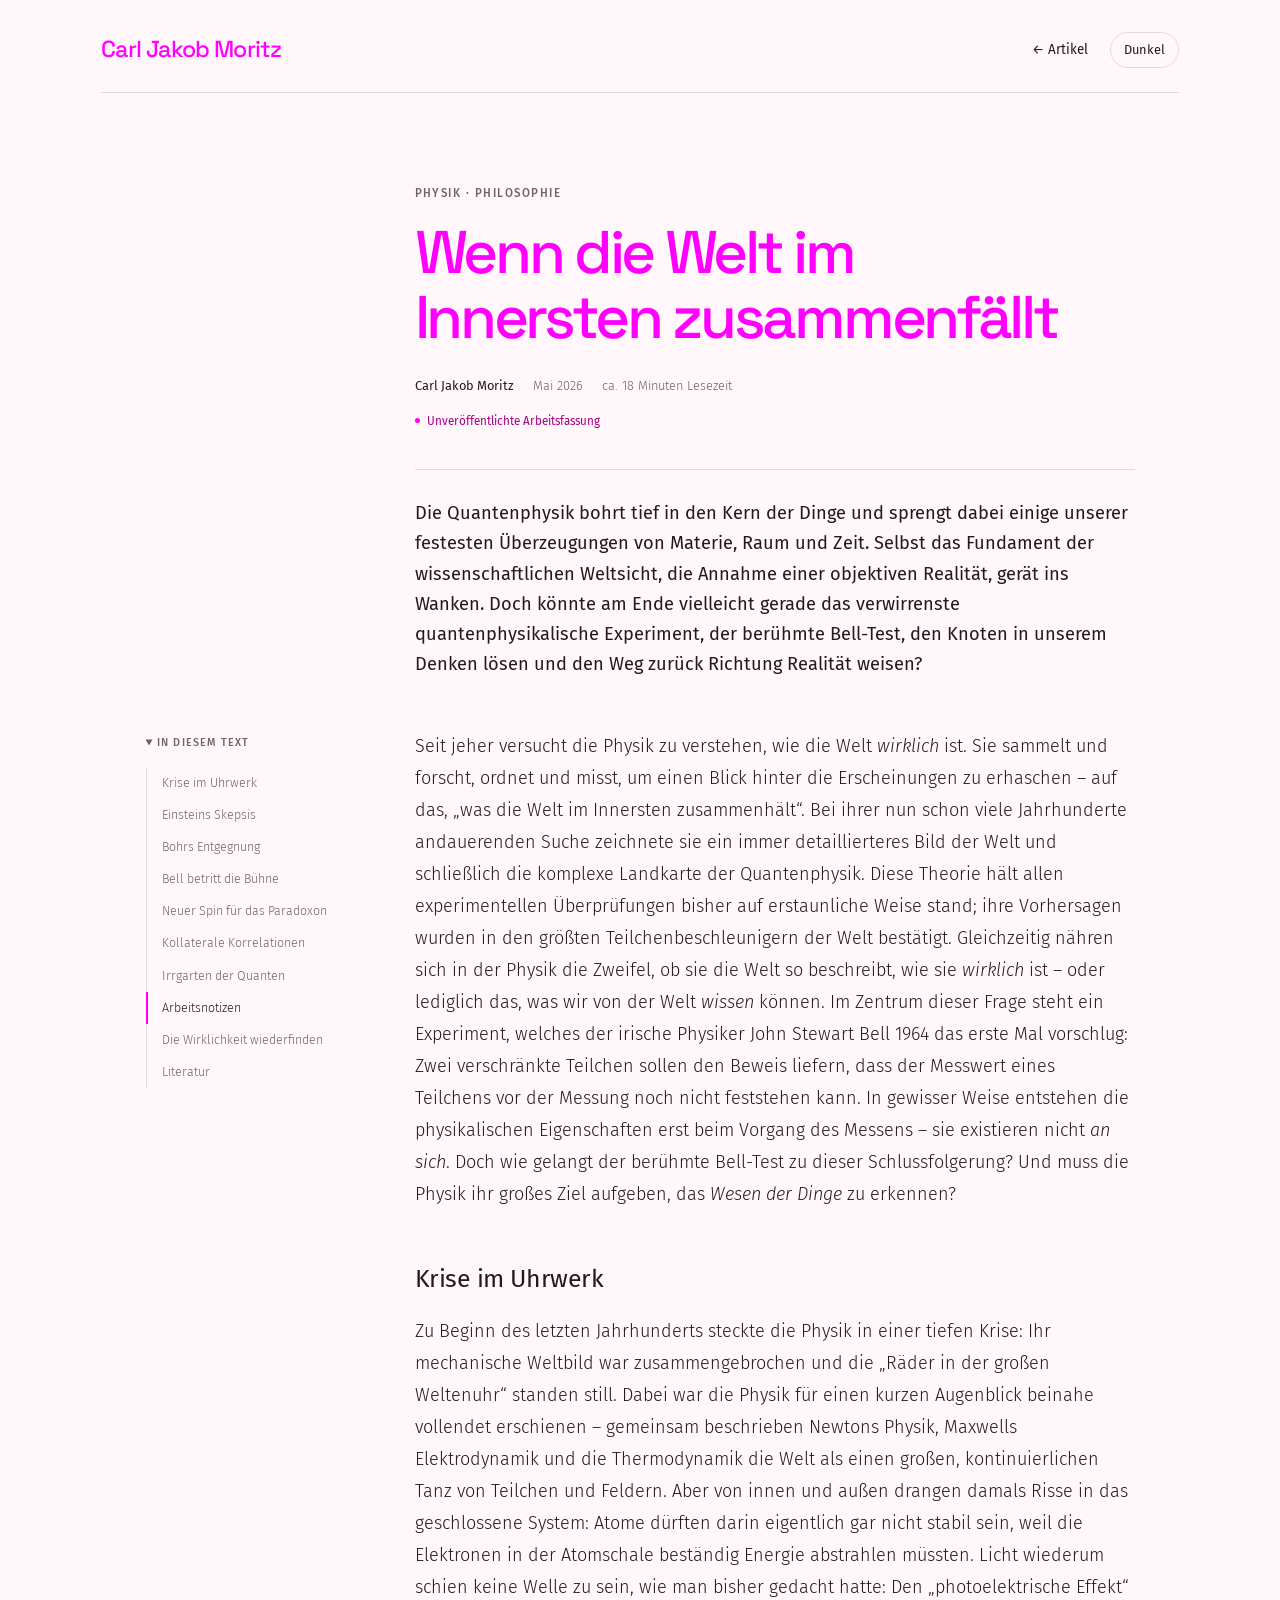
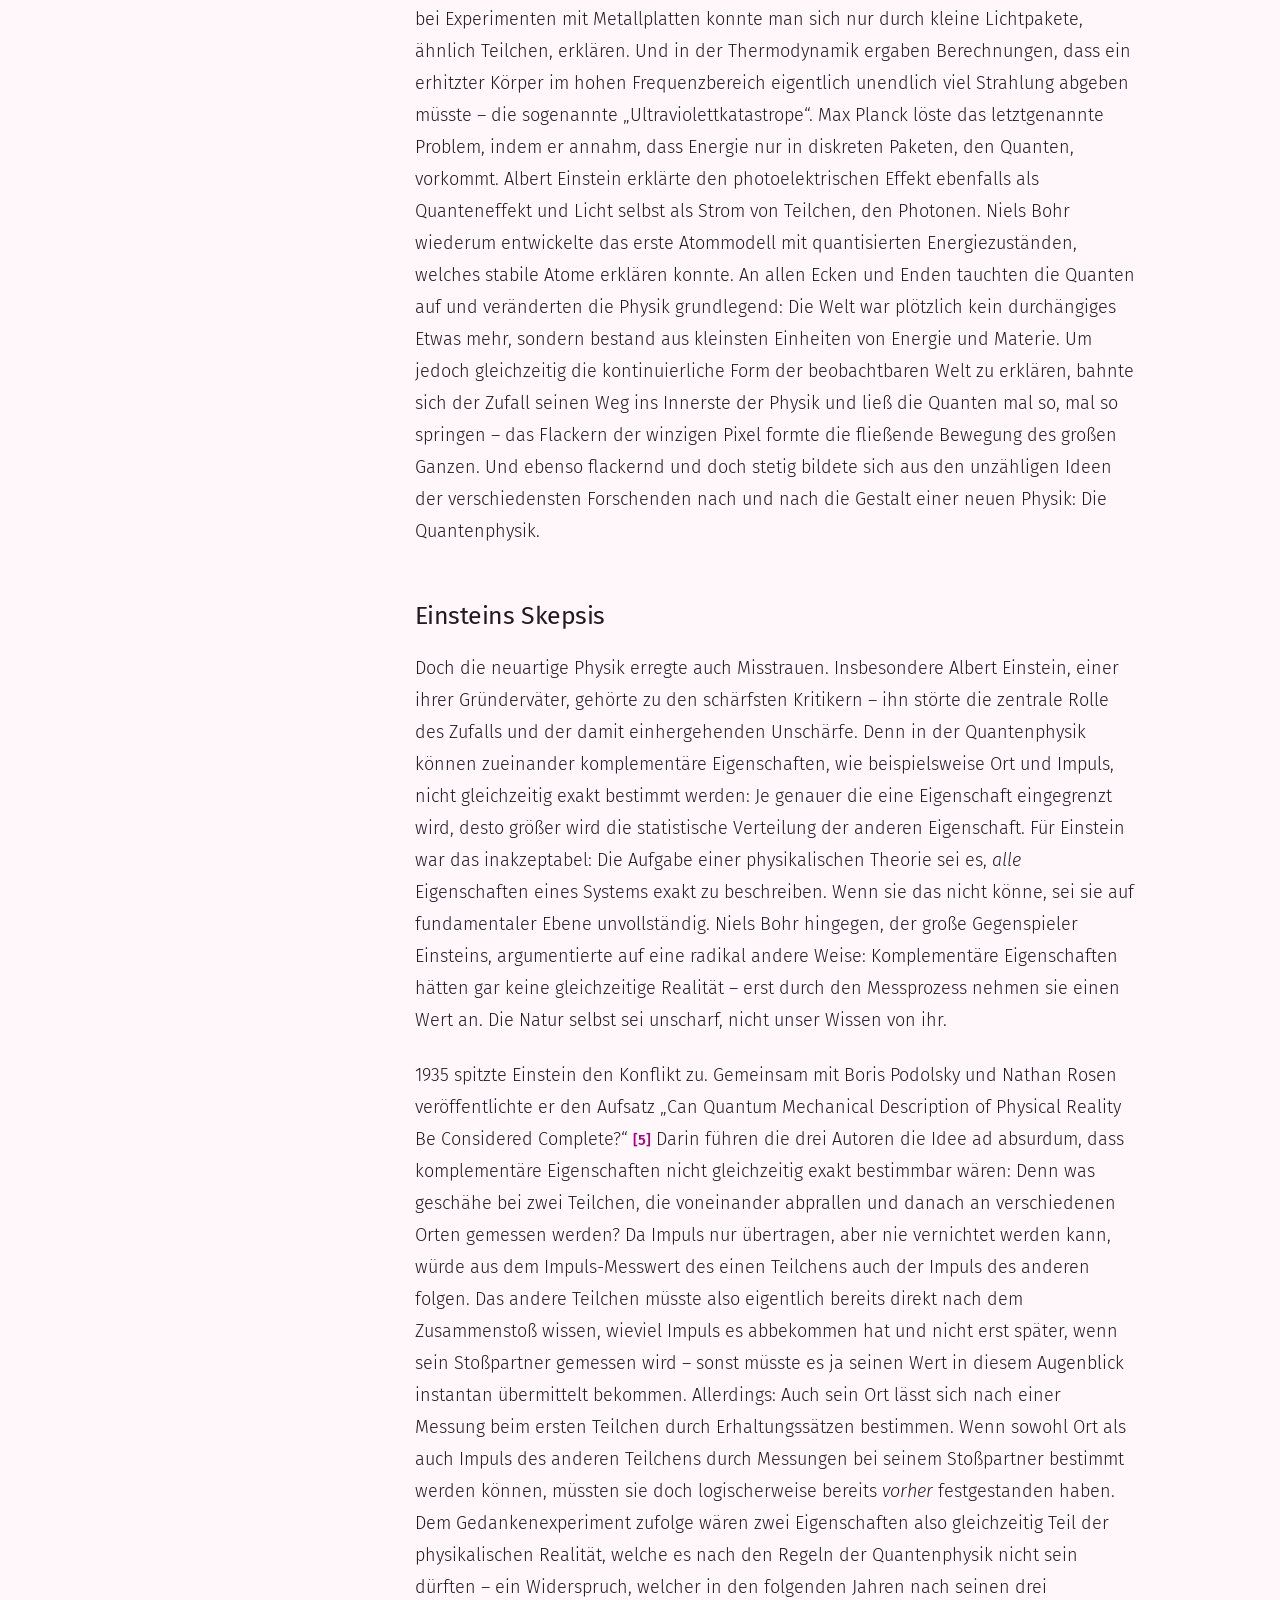
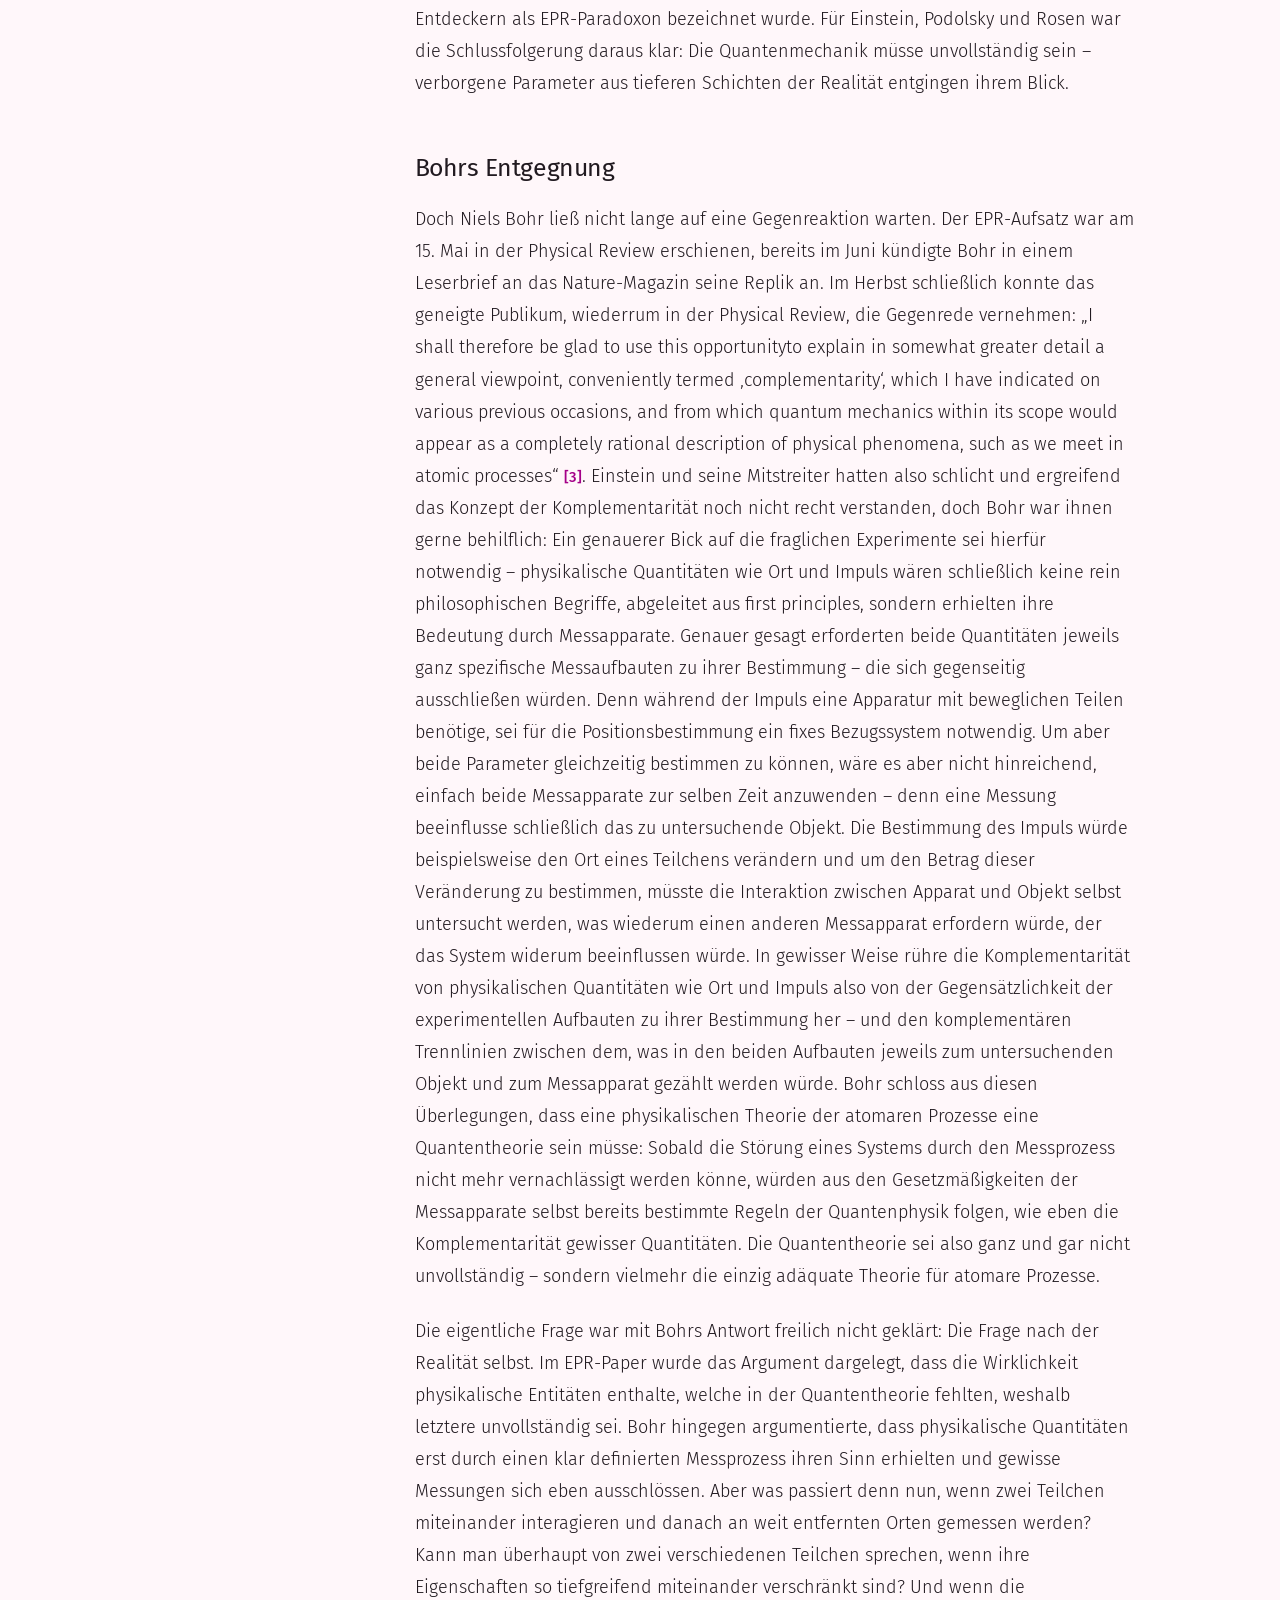
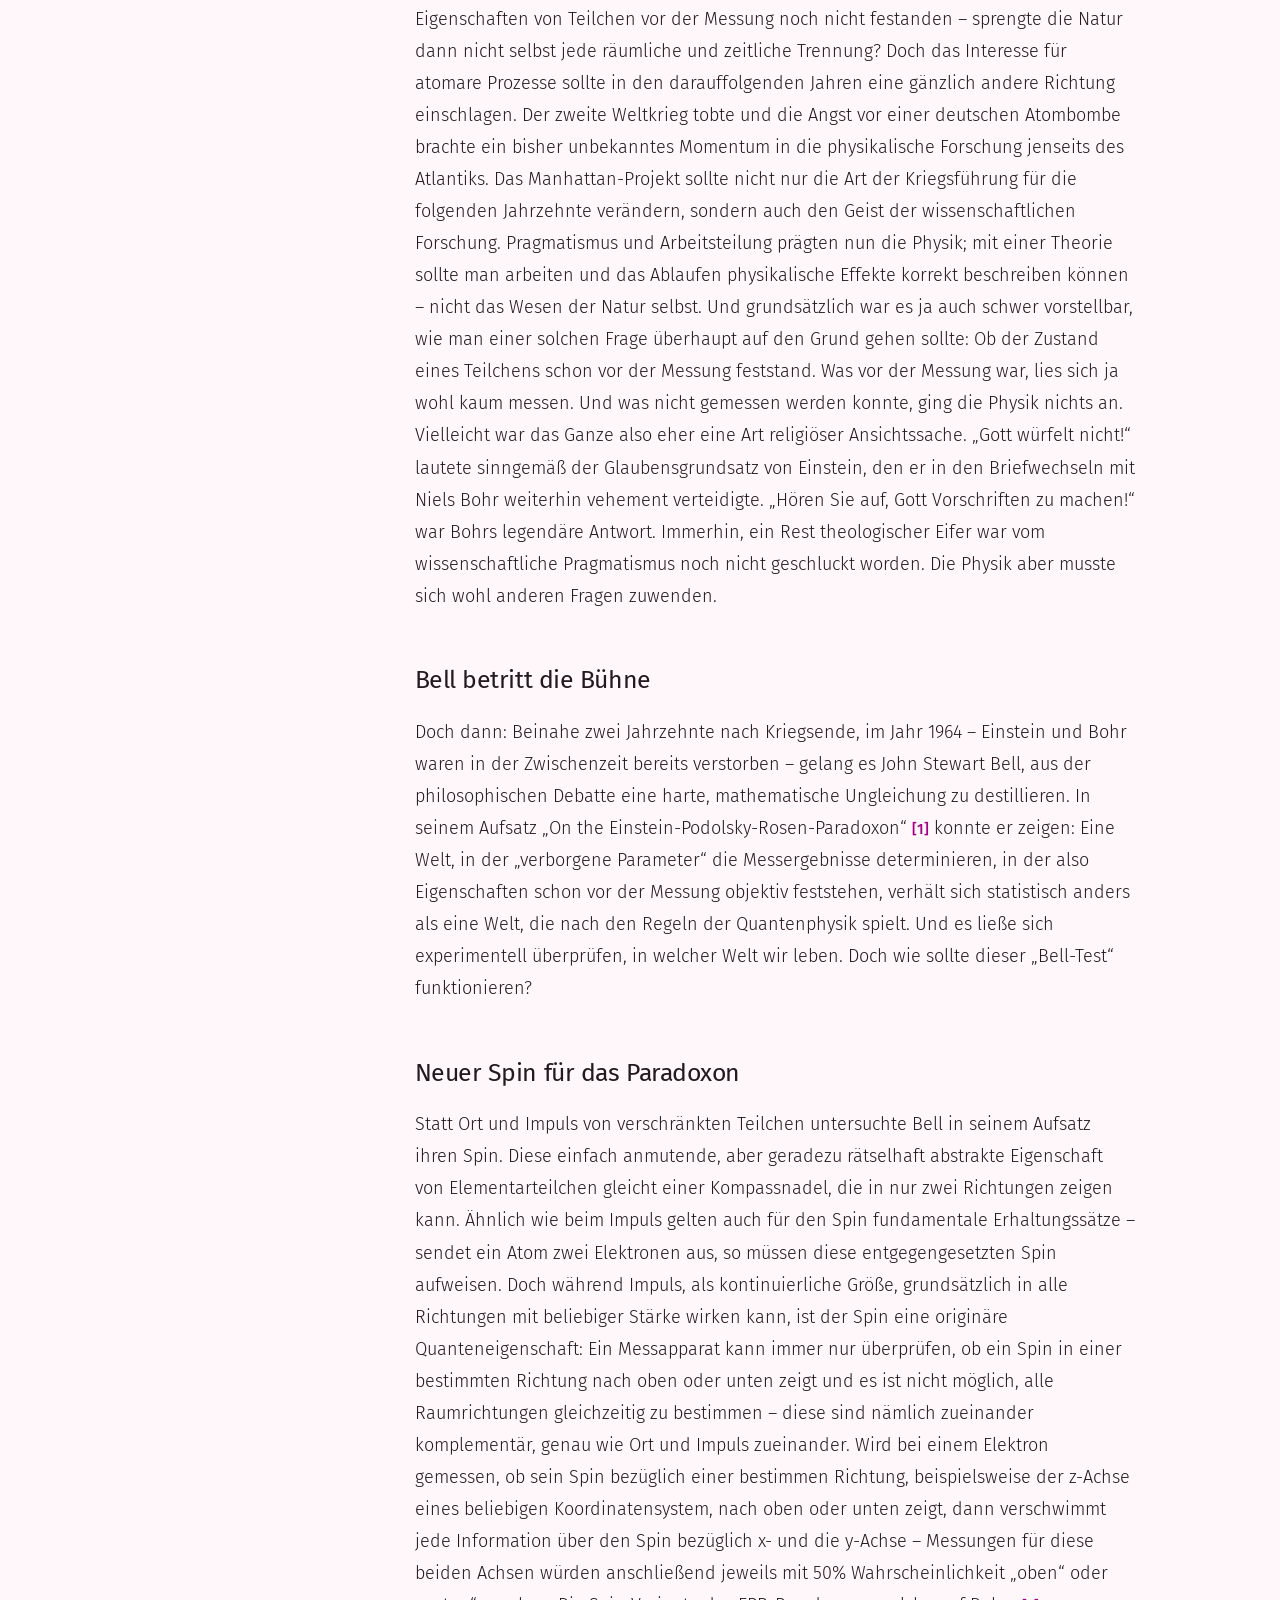
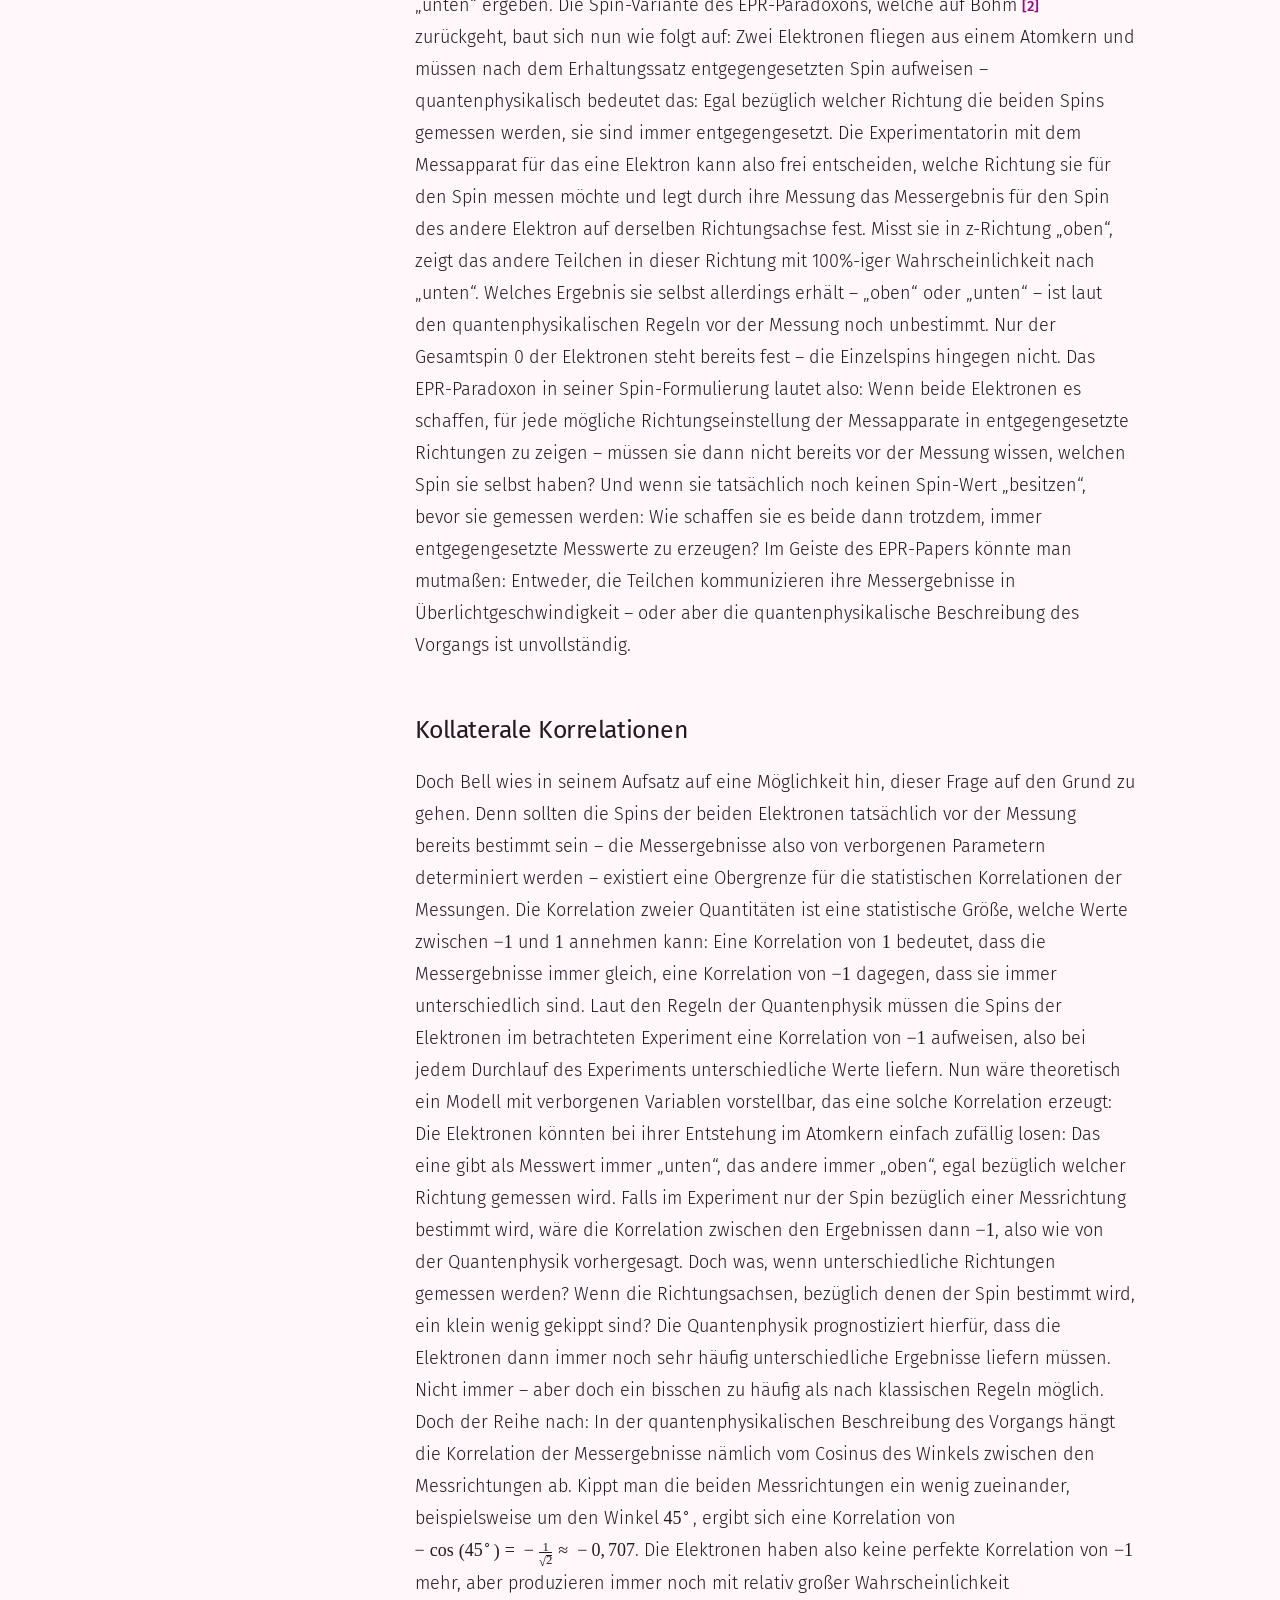
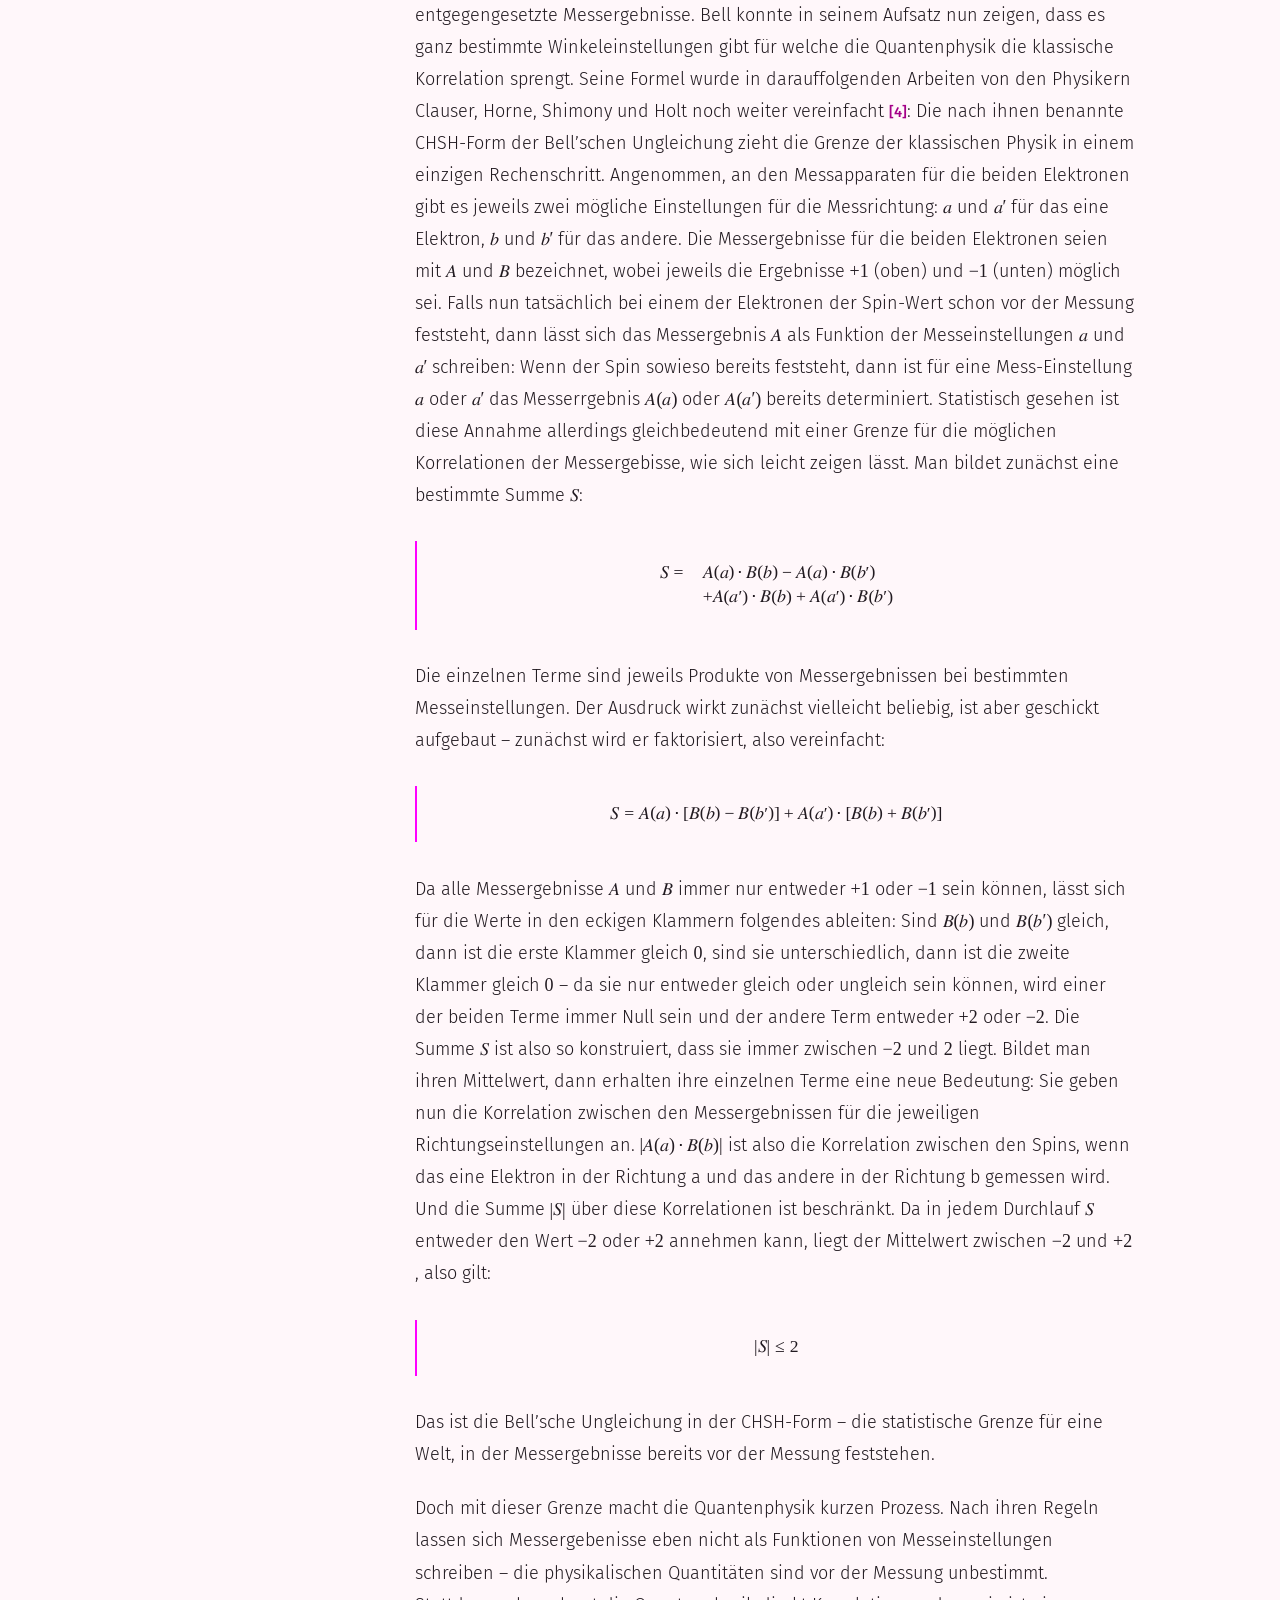
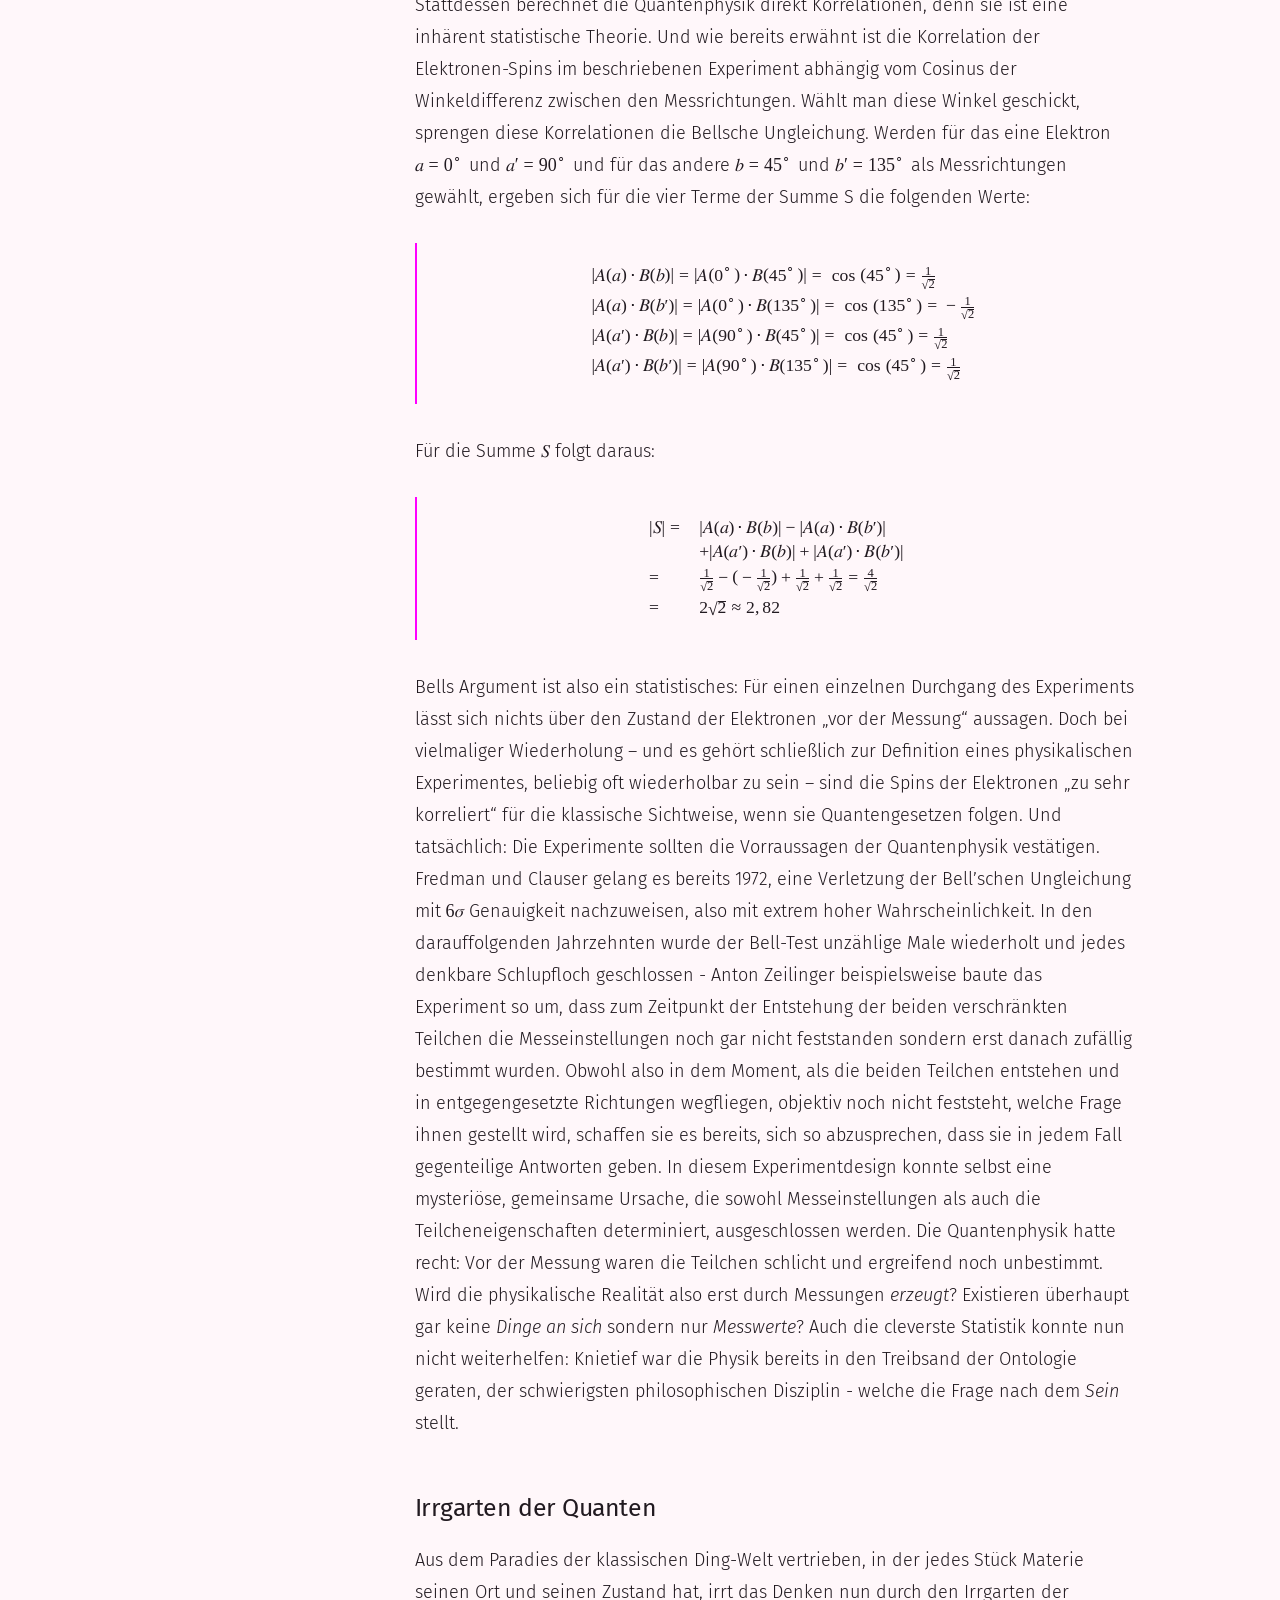
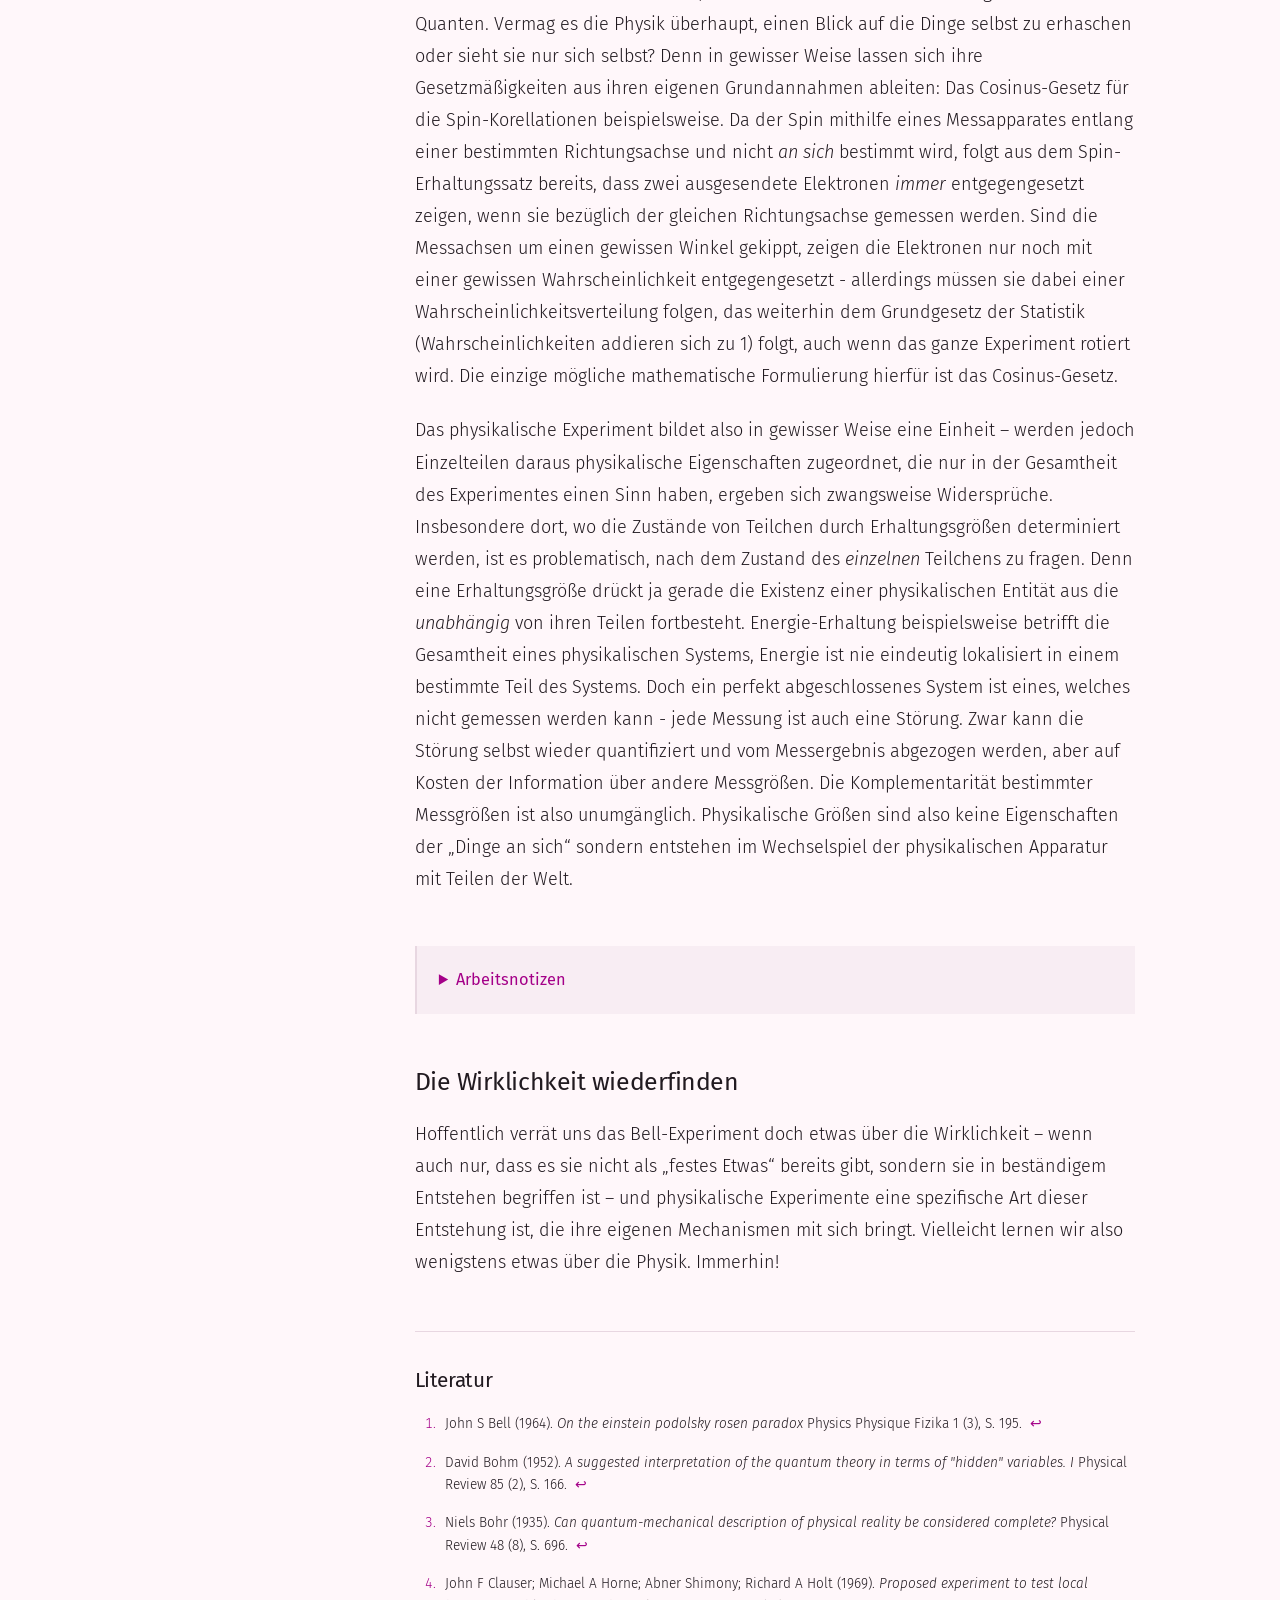
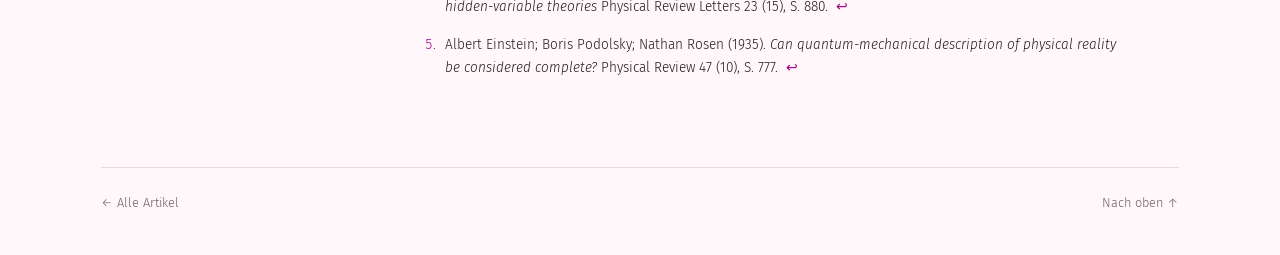
==== commit 6161a12c: "Update and restructuring" ====
--- a/public/entanglement/index.html
+++ b/public/entanglement/index.html
@@ -199,7 +199,7 @@
 </section>
 <section id="kollaterale-korrelationen" class="level2 unnumbered">
 <h2 class="unnumbered" tabindex="-1">Kollaterale Korrelationen</h2>
-<p>Doch Bohr wies in seinem Aufsatz auf eine Möglichkeit hin, dieser Frage auf den Grund zu gehen. Denn sollten die Spins der beiden Elektronen tatsächlich vor der Messung bereits bestimmt sein – die Messergebnisse also von verborgenen Parametern determiniert werden – existiert eine Obergrenze für die statistischen Korrelationen der Messungen. Die Korrelation zweier Quantitäten ist eine statistische Größe, welche Werte zwischen <math display="inline" xmlns="http://www.w3.org/1998/Math/MathML"><semantics><mrow><mo>−</mo><mn>1</mn></mrow><annotation encoding="application/x-tex">-1</annotation></semantics></math> und <math display="inline" xmlns="http://www.w3.org/1998/Math/MathML"><semantics><mn>1</mn><annotation encoding="application/x-tex">1</annotation></semantics></math> annehmen kann: Eine Korrelation von <math display="inline" xmlns="http://www.w3.org/1998/Math/MathML"><semantics><mn>1</mn><annotation encoding="application/x-tex">1</annotation></semantics></math> bedeutet, dass die Messergebnisse immer gleich, eine Korrelation von <math display="inline" xmlns="http://www.w3.org/1998/Math/MathML"><semantics><mrow><mo>−</mo><mn>1</mn></mrow><annotation encoding="application/x-tex">-1</annotation></semantics></math> dagegen, dass sie immer unterschiedlich sind. Laut den Regeln der Quantenphysik müssen die Spins der Elektronen im betrachteten Experiment eine Korrelation von <math display="inline" xmlns="http://www.w3.org/1998/Math/MathML"><semantics><mrow><mo>−</mo><mn>1</mn></mrow><annotation encoding="application/x-tex">-1</annotation></semantics></math> aufweisen, also bei jedem Durchlauf des Experiments unterschiedliche Werte liefern. Nun wäre theoretisch ein Modell mit verborgenen Variablen vorstellbar, das eine solche Korrelation erzeugt: Die Elektronen könnten bei ihrer Entstehung im Atomkern einfach zufällig losen: Das eine gibt als Messwert immer „unten“, das andere immer „oben“, egal bezüglich welcher Richtung gemessen wird. Falls im Experiment nur der Spin bezüglich einer Messrichtung bestimmt wird, wäre die Korrelation zwischen den Ergebnissen dann <math display="inline" xmlns="http://www.w3.org/1998/Math/MathML"><semantics><mrow><mo>−</mo><mn>1</mn></mrow><annotation encoding="application/x-tex">-1</annotation></semantics></math>, also wie von der Quantenphysik vorhergesagt. Doch was, wenn unterschiedliche Richtungen gemessen werden? Wenn die Richtungsachsen, bezüglich denen der Spin bestimmt wird, ein klein wenig gekippt sind? Die Quantenphysik prognostiziert hierfür, dass die Elektronen dann immer noch sehr häufig unterschiedliche Ergebnisse liefern müssen. Nicht immer – aber doch ein bisschen zu häufig als nach klassischen Regeln möglich. Doch der Reihe nach: In der quantenphysikalischen Beschreibung des Vorgangs hängt die Korrelation der Messergebnisse nämlich vom Cosinus des Winkels zwischen den Messrichtungen ab. Kippt man die beiden Messrichtungen ein wenig zueinander, beispielsweise um den Winkel <math display="inline" xmlns="http://www.w3.org/1998/Math/MathML"><semantics><msup><mn>45</mn><mo>∘</mo></msup><annotation encoding="application/x-tex">45^\circ</annotation></semantics></math>, ergibt sich eine Korrelation von <math display="inline" xmlns="http://www.w3.org/1998/Math/MathML"><semantics><mrow><mo>−</mo><mo>cos</mo><mrow><mo stretchy="true" form="prefix">(</mo><msup><mn>45</mn><mo>∘</mo></msup><mo stretchy="true" form="postfix">)</mo></mrow><mo>=</mo><mo>−</mo><mfrac displaystyle="false"><mn>1</mn><msqrt><mn>2</mn></msqrt></mfrac><mo>≈</mo><mo>−</mo><mn>0</mn><mo>,</mo><mn>707</mn></mrow><annotation encoding="application/x-tex">-\cos(45^\circ)= -\tfrac{1}{\sqrt{2}} \approx -0,707</annotation></semantics></math>. Die Elektronen haben also keine perfekte Korrelation von <math display="inline" xmlns="http://www.w3.org/1998/Math/MathML"><semantics><mrow><mo>−</mo><mn>1</mn></mrow><annotation encoding="application/x-tex">-1</annotation></semantics></math> mehr, aber produzieren immer noch mit relativ großer Wahrscheinlichkeit entgegengesetzte Messergebnisse. Bell konnte in seinem Aufsatz nun zeigen, dass es ganz bestimmte Winkeleinstellungen gibt für welche die Quantenphysik die klassische Korrelation sprengt. Seine Formel wurde in darauffolgenden Arbeiten von den Physikern Clauser, Horne, Shimony und Holt noch weiter vereinfacht <a class="citation" id="cite-clauser1969proposed" href="#ref-clauser1969proposed" role="doc-biblioref" aria-label="Literaturangabe 4">[4]</a>: Die nach ihnen benannte CHSH-Form der Bell’schen Ungleichung zieht die Grenze der klassischen Physik in einem einzigen Rechenschritt. Angenommen, an den Messapparaten für die beiden Elektronen gibt es jeweils zwei mögliche Einstellungen für die Messrichtung: <math display="inline" xmlns="http://www.w3.org/1998/Math/MathML"><semantics><mi>a</mi><annotation encoding="application/x-tex">a</annotation></semantics></math> und <math display="inline" xmlns="http://www.w3.org/1998/Math/MathML"><semantics><mrow><mi>a</mi><mi>′</mi></mrow><annotation encoding="application/x-tex">a'</annotation></semantics></math> für das eine Elektron, <math display="inline" xmlns="http://www.w3.org/1998/Math/MathML"><semantics><mi>b</mi><annotation encoding="application/x-tex">b</annotation></semantics></math> und <math display="inline" xmlns="http://www.w3.org/1998/Math/MathML"><semantics><mrow><mi>b</mi><mi>′</mi></mrow><annotation encoding="application/x-tex">b'</annotation></semantics></math> für das andere. Die Messergebnisse für die beiden Elektronen seien mit <math display="inline" xmlns="http://www.w3.org/1998/Math/MathML"><semantics><mi>A</mi><annotation encoding="application/x-tex">A</annotation></semantics></math> und <math display="inline" xmlns="http://www.w3.org/1998/Math/MathML"><semantics><mi>B</mi><annotation encoding="application/x-tex">B</annotation></semantics></math> bezeichnet, wobei jeweils die Ergebnisse <math display="inline" xmlns="http://www.w3.org/1998/Math/MathML"><semantics><mrow><mo>+</mo><mn>1</mn></mrow><annotation encoding="application/x-tex">+1</annotation></semantics></math> (oben) und <math display="inline" xmlns="http://www.w3.org/1998/Math/MathML"><semantics><mrow><mo>−</mo><mn>1</mn></mrow><annotation encoding="application/x-tex">-1</annotation></semantics></math> (unten) möglich sei. Falls nun tatsächlich bei einem der Elektronen der Spin-Wert schon vor der Messung feststeht, dann lässt sich das Messergebnis <math display="inline" xmlns="http://www.w3.org/1998/Math/MathML"><semantics><mi>A</mi><annotation encoding="application/x-tex">A</annotation></semantics></math> als Funktion der Messeinstellungen <math display="inline" xmlns="http://www.w3.org/1998/Math/MathML"><semantics><mi>a</mi><annotation encoding="application/x-tex">a</annotation></semantics></math> und <math display="inline" xmlns="http://www.w3.org/1998/Math/MathML"><semantics><mrow><mi>a</mi><mi>′</mi></mrow><annotation encoding="application/x-tex">a'</annotation></semantics></math> schreiben: Wenn der Spin sowieso bereits feststeht, dann ist für eine Mess-Einstellung <math display="inline" xmlns="http://www.w3.org/1998/Math/MathML"><semantics><mi>a</mi><annotation encoding="application/x-tex">a</annotation></semantics></math> oder <math display="inline" xmlns="http://www.w3.org/1998/Math/MathML"><semantics><mrow><mi>a</mi><mi>′</mi></mrow><annotation encoding="application/x-tex">a'</annotation></semantics></math> das Messerrgebnis <math display="inline" xmlns="http://www.w3.org/1998/Math/MathML"><semantics><mrow><mi>A</mi><mrow><mo stretchy="true" form="prefix">(</mo><mi>a</mi><mo stretchy="true" form="postfix">)</mo></mrow></mrow><annotation encoding="application/x-tex">A(a)</annotation></semantics></math> oder <math display="inline" xmlns="http://www.w3.org/1998/Math/MathML"><semantics><mrow><mi>A</mi><mrow><mo stretchy="true" form="prefix">(</mo><mi>a</mi><mi>′</mi><mo stretchy="true" form="postfix">)</mo></mrow></mrow><annotation encoding="application/x-tex">A(a')</annotation></semantics></math> bereits determiniert. Statistisch gesehen ist diese Annahme allerdings gleichbedeutend mit einer Grenze für die möglichen Korrelationen der Messergebisse, wie sich leicht zeigen lässt. Man bildet zunächst eine bestimmte Summe <math display="inline" xmlns="http://www.w3.org/1998/Math/MathML"><semantics><mi>S</mi><annotation encoding="application/x-tex">S</annotation></semantics></math>:</p>
+<p>Doch Bell wies in seinem Aufsatz auf eine Möglichkeit hin, dieser Frage auf den Grund zu gehen. Denn sollten die Spins der beiden Elektronen tatsächlich vor der Messung bereits bestimmt sein – die Messergebnisse also von verborgenen Parametern determiniert werden – existiert eine Obergrenze für die statistischen Korrelationen der Messungen. Die Korrelation zweier Quantitäten ist eine statistische Größe, welche Werte zwischen <math display="inline" xmlns="http://www.w3.org/1998/Math/MathML"><semantics><mrow><mo>−</mo><mn>1</mn></mrow><annotation encoding="application/x-tex">-1</annotation></semantics></math> und <math display="inline" xmlns="http://www.w3.org/1998/Math/MathML"><semantics><mn>1</mn><annotation encoding="application/x-tex">1</annotation></semantics></math> annehmen kann: Eine Korrelation von <math display="inline" xmlns="http://www.w3.org/1998/Math/MathML"><semantics><mn>1</mn><annotation encoding="application/x-tex">1</annotation></semantics></math> bedeutet, dass die Messergebnisse immer gleich, eine Korrelation von <math display="inline" xmlns="http://www.w3.org/1998/Math/MathML"><semantics><mrow><mo>−</mo><mn>1</mn></mrow><annotation encoding="application/x-tex">-1</annotation></semantics></math> dagegen, dass sie immer unterschiedlich sind. Laut den Regeln der Quantenphysik müssen die Spins der Elektronen im betrachteten Experiment eine Korrelation von <math display="inline" xmlns="http://www.w3.org/1998/Math/MathML"><semantics><mrow><mo>−</mo><mn>1</mn></mrow><annotation encoding="application/x-tex">-1</annotation></semantics></math> aufweisen, also bei jedem Durchlauf des Experiments unterschiedliche Werte liefern. Nun wäre theoretisch ein Modell mit verborgenen Variablen vorstellbar, das eine solche Korrelation erzeugt: Die Elektronen könnten bei ihrer Entstehung im Atomkern einfach zufällig losen: Das eine gibt als Messwert immer „unten“, das andere immer „oben“, egal bezüglich welcher Richtung gemessen wird. Falls im Experiment nur der Spin bezüglich einer Messrichtung bestimmt wird, wäre die Korrelation zwischen den Ergebnissen dann <math display="inline" xmlns="http://www.w3.org/1998/Math/MathML"><semantics><mrow><mo>−</mo><mn>1</mn></mrow><annotation encoding="application/x-tex">-1</annotation></semantics></math>, also wie von der Quantenphysik vorhergesagt. Doch was, wenn unterschiedliche Richtungen gemessen werden? Wenn die Richtungsachsen, bezüglich denen der Spin bestimmt wird, ein klein wenig gekippt sind? Die Quantenphysik prognostiziert hierfür, dass die Elektronen dann immer noch sehr häufig unterschiedliche Ergebnisse liefern müssen. Nicht immer – aber doch ein bisschen zu häufig als nach klassischen Regeln möglich. Doch der Reihe nach: In der quantenphysikalischen Beschreibung des Vorgangs hängt die Korrelation der Messergebnisse nämlich vom Cosinus des Winkels zwischen den Messrichtungen ab. Kippt man die beiden Messrichtungen ein wenig zueinander, beispielsweise um den Winkel <math display="inline" xmlns="http://www.w3.org/1998/Math/MathML"><semantics><msup><mn>45</mn><mo>∘</mo></msup><annotation encoding="application/x-tex">45^\circ</annotation></semantics></math>, ergibt sich eine Korrelation von <math display="inline" xmlns="http://www.w3.org/1998/Math/MathML"><semantics><mrow><mo>−</mo><mo>cos</mo><mrow><mo stretchy="true" form="prefix">(</mo><msup><mn>45</mn><mo>∘</mo></msup><mo stretchy="true" form="postfix">)</mo></mrow><mo>=</mo><mo>−</mo><mfrac displaystyle="false"><mn>1</mn><msqrt><mn>2</mn></msqrt></mfrac><mo>≈</mo><mo>−</mo><mn>0</mn><mo>,</mo><mn>707</mn></mrow><annotation encoding="application/x-tex">-\cos(45^\circ)= -\tfrac{1}{\sqrt{2}} \approx -0,707</annotation></semantics></math>. Die Elektronen haben also keine perfekte Korrelation von <math display="inline" xmlns="http://www.w3.org/1998/Math/MathML"><semantics><mrow><mo>−</mo><mn>1</mn></mrow><annotation encoding="application/x-tex">-1</annotation></semantics></math> mehr, aber produzieren immer noch mit relativ großer Wahrscheinlichkeit entgegengesetzte Messergebnisse. Bell konnte in seinem Aufsatz nun zeigen, dass es ganz bestimmte Winkeleinstellungen gibt für welche die Quantenphysik die klassische Korrelation sprengt. Seine Formel wurde in darauffolgenden Arbeiten von den Physikern Clauser, Horne, Shimony und Holt noch weiter vereinfacht <a class="citation" id="cite-clauser1969proposed" href="#ref-clauser1969proposed" role="doc-biblioref" aria-label="Literaturangabe 4">[4]</a>: Die nach ihnen benannte CHSH-Form der Bell’schen Ungleichung zieht die Grenze der klassischen Physik in einem einzigen Rechenschritt. Angenommen, an den Messapparaten für die beiden Elektronen gibt es jeweils zwei mögliche Einstellungen für die Messrichtung: <math display="inline" xmlns="http://www.w3.org/1998/Math/MathML"><semantics><mi>a</mi><annotation encoding="application/x-tex">a</annotation></semantics></math> und <math display="inline" xmlns="http://www.w3.org/1998/Math/MathML"><semantics><mrow><mi>a</mi><mi>′</mi></mrow><annotation encoding="application/x-tex">a'</annotation></semantics></math> für das eine Elektron, <math display="inline" xmlns="http://www.w3.org/1998/Math/MathML"><semantics><mi>b</mi><annotation encoding="application/x-tex">b</annotation></semantics></math> und <math display="inline" xmlns="http://www.w3.org/1998/Math/MathML"><semantics><mrow><mi>b</mi><mi>′</mi></mrow><annotation encoding="application/x-tex">b'</annotation></semantics></math> für das andere. Die Messergebnisse für die beiden Elektronen seien mit <math display="inline" xmlns="http://www.w3.org/1998/Math/MathML"><semantics><mi>A</mi><annotation encoding="application/x-tex">A</annotation></semantics></math> und <math display="inline" xmlns="http://www.w3.org/1998/Math/MathML"><semantics><mi>B</mi><annotation encoding="application/x-tex">B</annotation></semantics></math> bezeichnet, wobei jeweils die Ergebnisse <math display="inline" xmlns="http://www.w3.org/1998/Math/MathML"><semantics><mrow><mo>+</mo><mn>1</mn></mrow><annotation encoding="application/x-tex">+1</annotation></semantics></math> (oben) und <math display="inline" xmlns="http://www.w3.org/1998/Math/MathML"><semantics><mrow><mo>−</mo><mn>1</mn></mrow><annotation encoding="application/x-tex">-1</annotation></semantics></math> (unten) möglich sei. Falls nun tatsächlich bei einem der Elektronen der Spin-Wert schon vor der Messung feststeht, dann lässt sich das Messergebnis <math display="inline" xmlns="http://www.w3.org/1998/Math/MathML"><semantics><mi>A</mi><annotation encoding="application/x-tex">A</annotation></semantics></math> als Funktion der Messeinstellungen <math display="inline" xmlns="http://www.w3.org/1998/Math/MathML"><semantics><mi>a</mi><annotation encoding="application/x-tex">a</annotation></semantics></math> und <math display="inline" xmlns="http://www.w3.org/1998/Math/MathML"><semantics><mrow><mi>a</mi><mi>′</mi></mrow><annotation encoding="application/x-tex">a'</annotation></semantics></math> schreiben: Wenn der Spin sowieso bereits feststeht, dann ist für eine Mess-Einstellung <math display="inline" xmlns="http://www.w3.org/1998/Math/MathML"><semantics><mi>a</mi><annotation encoding="application/x-tex">a</annotation></semantics></math> oder <math display="inline" xmlns="http://www.w3.org/1998/Math/MathML"><semantics><mrow><mi>a</mi><mi>′</mi></mrow><annotation encoding="application/x-tex">a'</annotation></semantics></math> das Messerrgebnis <math display="inline" xmlns="http://www.w3.org/1998/Math/MathML"><semantics><mrow><mi>A</mi><mrow><mo stretchy="true" form="prefix">(</mo><mi>a</mi><mo stretchy="true" form="postfix">)</mo></mrow></mrow><annotation encoding="application/x-tex">A(a)</annotation></semantics></math> oder <math display="inline" xmlns="http://www.w3.org/1998/Math/MathML"><semantics><mrow><mi>A</mi><mrow><mo stretchy="true" form="prefix">(</mo><mi>a</mi><mi>′</mi><mo stretchy="true" form="postfix">)</mo></mrow></mrow><annotation encoding="application/x-tex">A(a')</annotation></semantics></math> bereits determiniert. Statistisch gesehen ist diese Annahme allerdings gleichbedeutend mit einer Grenze für die möglichen Korrelationen der Messergebisse, wie sich leicht zeigen lässt. Man bildet zunächst eine bestimmte Summe <math display="inline" xmlns="http://www.w3.org/1998/Math/MathML"><semantics><mi>S</mi><annotation encoding="application/x-tex">S</annotation></semantics></math>:</p>
 <div class="equation" role="group" aria-label="Formel 1" tabindex="0">
 <math display="block" xmlns="http://www.w3.org/1998/Math/MathML"><semantics><mtable><mtr><mtd columnalign="right" style="text-align: right"><mi>S</mi><mo>=</mo></mtd><mtd columnalign="left" style="text-align: left"><mi>A</mi><mrow><mo stretchy="true" form="prefix">(</mo><mi>a</mi><mo stretchy="true" form="postfix">)</mo></mrow><mo>⋅</mo><mi>B</mi><mrow><mo stretchy="true" form="prefix">(</mo><mi>b</mi><mo stretchy="true" form="postfix">)</mo></mrow><mo>−</mo><mi>A</mi><mrow><mo stretchy="true" form="prefix">(</mo><mi>a</mi><mo stretchy="true" form="postfix">)</mo></mrow><mo>⋅</mo><mi>B</mi><mrow><mo stretchy="true" form="prefix">(</mo><mi>b</mi><mi>′</mi><mo stretchy="true" form="postfix">)</mo></mrow></mtd></mtr><mtr><mtd columnalign="right" style="text-align: right"></mtd><mtd columnalign="left" style="text-align: left"><mo>+</mo><mi>A</mi><mrow><mo stretchy="true" form="prefix">(</mo><mi>a</mi><mi>′</mi><mo stretchy="true" form="postfix">)</mo></mrow><mo>⋅</mo><mi>B</mi><mrow><mo stretchy="true" form="prefix">(</mo><mi>b</mi><mo stretchy="true" form="postfix">)</mo></mrow><mo>+</mo><mi>A</mi><mrow><mo stretchy="true" form="prefix">(</mo><mi>a</mi><mi>′</mi><mo stretchy="true" form="postfix">)</mo></mrow><mo>⋅</mo><mi>B</mi><mrow><mo stretchy="true" form="prefix">(</mo><mi>b</mi><mi>′</mi><mo stretchy="true" form="postfix">)</mo></mrow></mtd></mtr></mtable><annotation encoding="application/x-tex">\begin{aligned}
     S =&amp;A(a)\cdot B(b) - A(a)\cdot B(b')\\
